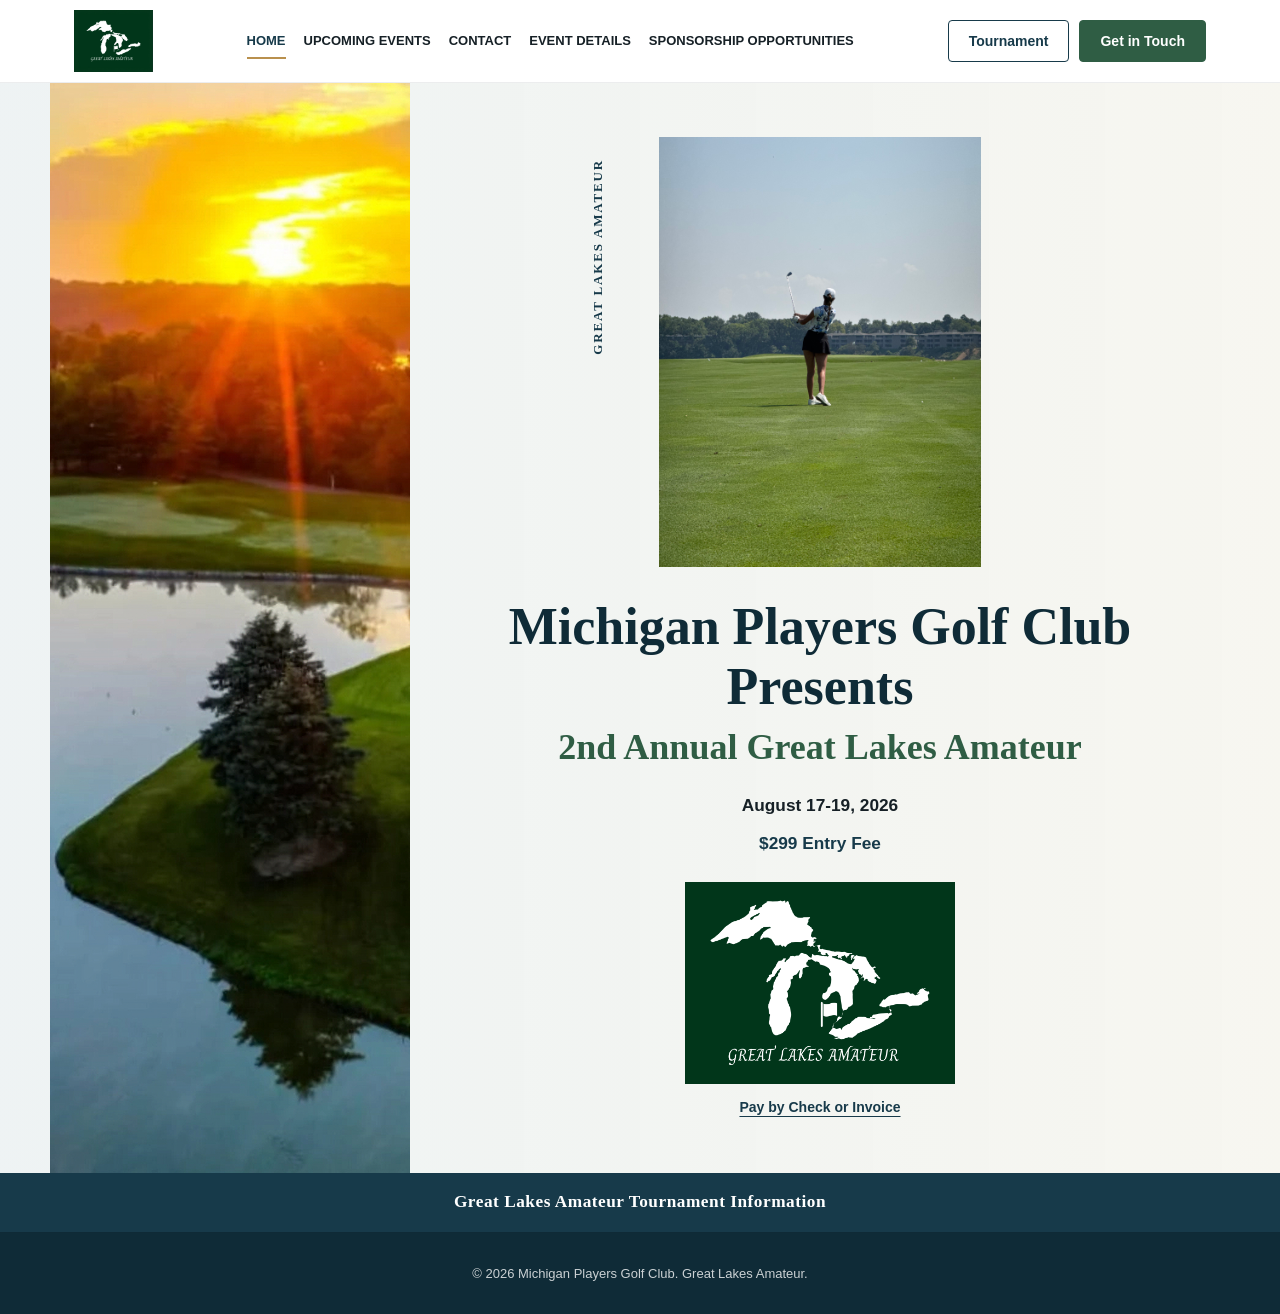
==== index.html @ 14167812 "Build FlexNet static site" ====
<!DOCTYPE html>
<html lang="en">
  <head>
    <meta charset="UTF-8">
    <meta name="viewport" content="width=device-width, initial-scale=1.0">
    <title>Michigan Players Golf Club | Great Lakes Amateur</title>
    <meta
      name="description"
      content="Michigan Players Golf Club presents the 2nd Annual Great Lakes Amateur golf tournament, August 17-19, 2026."
    >
    <link rel="stylesheet" href="css/styles.css">
  </head>
  <body class="c-app">
    <header id="site-header" class="c-site-header"></header>

    <main id="app" class="c-app__main" tabindex="-1">
      <div id="content-placeholder" class="c-app__content" aria-live="polite"></div>
    </main>

    <footer id="site-footer" class="c-site-footer"></footer>

    <script src="src/core/site-config.js"></script>
    <script type="module" src="src/core/loader.js"></script>
  </body>
</html>
---- css/styles.css ----
/* Michigan Players Golf Club - FlexNet BEM CSS */

:root {
  --color-ink: #162026;
  --color-muted: #5f6d72;
  --color-soft: #eef3f4;
  --color-surface: #ffffff;
  --color-panel: #f8f6ef;
  --color-border: #dbe5e2;
  --color-lake: #173a4a;
  --color-lake-strong: #0f2b37;
  --color-fairway: #2f5d44;
  --color-fairway-strong: #1f4934;
  --color-gold: #b9904d;
  --color-gold-soft: #eadcc2;
  --shadow-soft: 0 18px 45px rgba(15, 43, 55, 0.12);
  --font-heading: Georgia, 'Times New Roman', serif;
  --font-body: Avenir, 'Segoe UI', Helvetica, Arial, sans-serif;
  --max-width: 1180px;
  --content-width: 920px;
  --header-index: 100;
}

*,
*::before,
*::after {
  box-sizing: border-box;
}

html {
  scroll-behavior: smooth;
  text-size-adjust: 100%;
}

body {
  margin: 0;
  min-height: 100vh;
  color: var(--color-ink);
  background: var(--color-surface);
  font-family: var(--font-body);
  font-size: 16px;
  font-weight: 350;
  line-height: 1.65;
}

img {
  display: block;
  max-width: 100%;
  height: auto;
}

a {
  color: inherit;
  text-decoration: none;
}

button,
input,
textarea {
  font: inherit;
}

a:focus-visible,
button:focus-visible,
input:focus-visible,
textarea:focus-visible {
  outline: 3px solid rgba(185, 144, 77, 0.45);
  outline-offset: 3px;
}

[hidden] {
  display: none !important;
}

.c-app {
  display: flex;
  min-height: 100vh;
  flex-direction: column;
}

.c-app__main {
  flex: 1;
  outline: none;
}

.c-app__content {
  min-height: 58vh;
}

.c-site-header {
  position: sticky;
  top: 0;
  z-index: var(--header-index);
  background: rgba(255, 255, 255, 0.96);
  border-bottom: 1px solid rgba(22, 32, 38, 0.08);
  backdrop-filter: blur(14px);
}

.c-site-header__inner {
  display: flex;
  width: min(100%, var(--max-width));
  min-height: 82px;
  margin: 0 auto;
  padding: 10px 24px;
  align-items: center;
  justify-content: space-between;
  gap: 22px;
}

.c-site-header__brand {
  display: inline-flex;
  flex: 0 0 auto;
  align-items: center;
}

.c-site-header__logo {
  width: auto;
  height: 62px;
}

.c-site-header__nav {
  display: flex;
  min-width: 0;
  align-items: center;
  justify-content: center;
  gap: 18px;
}

.c-site-header__link {
  position: relative;
  color: var(--color-ink);
  font-size: 13px;
  font-weight: 650;
  line-height: 1.25;
  text-transform: uppercase;
  transition: color 160ms ease;
}

.c-site-header__link::after {
  position: absolute;
  right: 0;
  bottom: -10px;
  left: 0;
  height: 2px;
  background: var(--color-gold);
  content: '';
  opacity: 0;
  transform: scaleX(0.5);
  transition: opacity 160ms ease, transform 160ms ease;
}

.c-site-header__link:hover,
.c-site-header__link--active {
  color: var(--color-lake);
}

.c-site-header__link:hover::after,
.c-site-header__link--active::after {
  opacity: 1;
  transform: scaleX(1);
}

.c-site-header__actions {
  display: flex;
  flex: 0 0 auto;
  align-items: center;
  gap: 10px;
}

.c-site-header__toggle {
  display: none;
  width: 44px;
  height: 44px;
  padding: 10px;
  flex: 0 0 auto;
  flex-direction: column;
  justify-content: center;
  gap: 5px;
  border: 1px solid var(--color-border);
  border-radius: 4px;
  background: var(--color-surface);
  cursor: pointer;
}

.c-site-header__toggle-line {
  display: block;
  width: 22px;
  height: 2px;
  background: var(--color-lake);
  transition: transform 180ms ease, opacity 180ms ease;
}

.c-site-header__toggle--open .c-site-header__toggle-line:nth-child(1) {
  transform: translateY(7px) rotate(45deg);
}

.c-site-header__toggle--open .c-site-header__toggle-line:nth-child(2) {
  opacity: 0;
}

.c-site-header__toggle--open .c-site-header__toggle-line:nth-child(3) {
  transform: translateY(-7px) rotate(-45deg);
}

.c-mobile-nav {
  display: flex;
  flex-direction: column;
  gap: 2px;
  padding: 10px 24px 22px;
  border-top: 1px solid var(--color-border);
  background: var(--color-surface);
}

.c-mobile-nav__link {
  display: block;
  padding: 11px 0;
  border-bottom: 1px solid rgba(219, 229, 226, 0.8);
  color: var(--color-ink);
  font-size: 15px;
  font-weight: 650;
}

.c-mobile-nav__link:hover,
.c-mobile-nav__link--active {
  color: var(--color-fairway);
}

.c-button {
  display: inline-flex;
  min-height: 42px;
  padding: 10px 20px;
  align-items: center;
  justify-content: center;
  border: 1px solid var(--color-fairway);
  border-radius: 4px;
  color: var(--color-fairway);
  background: transparent;
  font-size: 14px;
  font-weight: 700;
  line-height: 1.2;
  cursor: pointer;
  transition: background-color 160ms ease, color 160ms ease, border-color 160ms ease, transform 160ms ease;
}

.c-button:hover {
  color: var(--color-surface);
  background: var(--color-fairway);
  transform: translateY(-1px);
}

.c-button--primary {
  color: var(--color-surface);
  background: var(--color-fairway);
}

.c-button--primary:hover {
  border-color: var(--color-fairway-strong);
  background: var(--color-fairway-strong);
}

.c-button--secondary {
  color: var(--color-lake);
  border-color: var(--color-lake);
  background: var(--color-surface);
}

.c-home-hero {
  background:
    linear-gradient(90deg, rgba(238, 243, 244, 0.92), rgba(248, 246, 239, 0.88)),
    var(--color-soft);
}

.c-home-hero__grid {
  display: grid;
  width: min(100%, var(--max-width));
  min-height: 660px;
  margin: 0 auto;
  grid-template-columns: minmax(260px, 360px) minmax(0, 1fr);
}

.c-home-hero__sidebar {
  overflow: hidden;
}

.c-home-hero__sidebar-image {
  width: 100%;
  height: 100%;
  object-fit: cover;
}

.c-home-hero__content {
  position: relative;
  display: flex;
  padding: 54px 48px;
  flex-direction: column;
  align-items: center;
  justify-content: center;
  text-align: center;
}

.c-home-hero__media {
  position: relative;
  width: min(100%, 430px);
  margin-bottom: 30px;
}

.c-home-hero__image {
  width: 100%;
  max-height: 430px;
  object-fit: contain;
}

.c-home-hero__badge {
  position: absolute;
  top: 22px;
  left: -18px;
  color: var(--color-lake);
  font-family: var(--font-heading);
  font-size: 13px;
  font-weight: 700;
  letter-spacing: 0.14em;
  text-transform: uppercase;
  writing-mode: vertical-rl;
  transform: rotate(180deg);
}

.c-home-hero__title {
  max-width: 760px;
  margin: 0 0 8px;
  color: var(--color-lake-strong);
  font-family: var(--font-heading);
  font-size: 3.25rem;
  font-weight: 650;
  line-height: 1.16;
}

.c-home-hero__subtitle {
  margin: 0 0 22px;
  color: var(--color-fairway);
  font-family: var(--font-heading);
  font-size: 2.25rem;
  font-weight: 650;
  line-height: 1.2;
}

.c-home-hero__date,
.c-home-hero__fee {
  margin: 0 0 10px;
  color: var(--color-ink);
  font-size: 1.08rem;
  font-weight: 550;
}

.c-home-hero__fee {
  margin-bottom: 24px;
  color: var(--color-lake);
}

.c-pay-link {
  display: inline-block;
  transition: opacity 160ms ease, transform 160ms ease;
}

.c-pay-link:hover {
  opacity: 0.94;
  transform: translateY(-1px);
}

.c-pay-link__image {
  width: 270px;
  margin: 0 auto;
}

.c-pay-link--compact .c-pay-link__image {
  width: 215px;
}

.c-payment-options {
  display: flex;
  align-items: center;
  justify-content: center;
  gap: 12px;
}

.c-payment-options--hero,
.c-payment-options--entry {
  flex-direction: column;
}

.c-payment-options__alternate {
  color: var(--color-lake);
  font-size: 14px;
  font-weight: 650;
  text-decoration: underline;
  text-underline-offset: 4px;
}

.c-payment-options__alternate:hover {
  color: var(--color-fairway-strong);
}

.c-event-strip {
  padding: 15px 20px;
  background: var(--color-lake);
  text-align: center;
}

.c-event-strip__link {
  color: var(--color-surface);
  font-family: var(--font-heading);
  font-size: 1.08rem;
  font-weight: 650;
  letter-spacing: 0.03em;
}

.c-event-strip__link:hover {
  color: var(--color-gold-soft);
}

.c-page-header {
  padding: 64px 24px;
  color: var(--color-surface);
  background:
    linear-gradient(135deg, rgba(15, 43, 55, 0.96), rgba(47, 93, 68, 0.9)),
    var(--color-lake);
  text-align: center;
}

.c-page-header__title {
  max-width: var(--max-width);
  margin: 0 auto;
  font-family: var(--font-heading);
  font-size: 3rem;
  font-weight: 650;
  line-height: 1.14;
}

.c-page-header__subtitle {
  max-width: 720px;
  margin: 12px auto 0;
  color: rgba(255, 255, 255, 0.86);
  font-size: 1rem;
}

.c-content {
  width: min(100%, var(--content-width));
  margin: 0 auto;
  padding: 56px 24px 72px;
}

.c-content h2 {
  margin: 38px 0 14px;
  padding-top: 18px;
  border-top: 1px solid var(--color-border);
  color: var(--color-lake);
  font-family: var(--font-heading);
  font-size: 1.9rem;
  font-weight: 650;
  line-height: 1.22;
}

.c-content h2:first-child,
.c-event-meta + h2 {
  margin-top: 0;
  padding-top: 0;
  border-top: 0;
}

.c-content h3 {
  margin: 28px 0 10px;
  color: var(--color-fairway-strong);
  font-family: var(--font-heading);
  font-size: 1.22rem;
  font-weight: 650;
  line-height: 1.25;
}

.c-content p {
  margin: 0 0 16px;
}

.c-content ul {
  margin: 0 0 18px;
  padding-left: 22px;
}

.c-content li {
  margin-bottom: 8px;
}

.c-content a {
  color: var(--color-lake);
  font-weight: 650;
  text-decoration: underline;
  text-underline-offset: 3px;
}

.c-content a:hover {
  color: var(--color-fairway-strong);
}

.c-event-meta {
  margin-bottom: 42px;
  padding: 30px 28px;
  border: 1px solid var(--color-border);
  border-top: 4px solid var(--color-gold);
  background: var(--color-panel);
  box-shadow: var(--shadow-soft);
  text-align: center;
}

.c-event-meta__date {
  margin: 0 0 8px;
  color: var(--color-lake);
  font-family: var(--font-heading);
  font-size: 1.75rem;
  font-weight: 650;
  line-height: 1.2;
}

.c-event-meta__fee {
  max-width: 650px;
  margin: 0 auto 22px;
  color: var(--color-muted);
  font-size: 1rem;
}

.c-results-cta {
  margin: 48px 0 0;
  padding: 46px 22px;
  background:
    linear-gradient(rgba(15, 43, 55, 0.18), rgba(15, 43, 55, 0.18)),
    url('../assets/images/hero.jpeg') center 58% / cover;
}

.c-results-cta__panel {
  width: min(100%, 620px);
  margin: 0 auto;
  padding: 28px 36px 24px;
  background: rgba(255, 255, 255, 0.96);
  box-shadow: var(--shadow-soft);
}

.c-results-cta__title {
  max-width: 420px;
  margin: 0 0 14px;
  color: var(--color-lake-strong);
  font-family: var(--font-heading);
  font-size: 2.5rem;
  font-weight: 500;
  line-height: 1.05;
}

.c-results-cta__link {
  display: inline-flex;
  min-width: 190px;
  min-height: 46px;
  padding: 0 24px;
  align-items: center;
  justify-content: center;
  gap: 14px;
  border-radius: 999px;
  color: var(--color-surface);
  background: var(--color-fairway);
  text-decoration: none;
  text-transform: uppercase;
  transition: background-color 160ms ease, transform 160ms ease;
}

.c-results-cta__link:hover {
  color: var(--color-surface);
  background: var(--color-fairway-strong);
  transform: translateY(-1px);
}

.c-results-cta__link-text {
  font-size: 14px;
  font-weight: 650;
  letter-spacing: 0.26em;
}

.c-results-cta__link-line {
  width: 34px;
  height: 1px;
  background: currentColor;
  opacity: 0.72;
}

.c-results-cta__link-arrow {
  font-size: 20px;
  line-height: 1;
}

.c-contact {
  width: min(100%, 760px);
  margin: 0 auto;
  padding: 56px 24px 72px;
  text-align: center;
}

.c-contact__intro {
  margin: 0 0 36px;
  color: var(--color-muted);
  font-size: 1.04rem;
}

.c-contact__info {
  margin-top: 46px;
  padding: 28px;
  border: 1px solid var(--color-border);
  background: var(--color-panel);
}

.c-contact__heading {
  margin: 0 0 16px;
  color: var(--color-lake);
  font-family: var(--font-heading);
  font-size: 1.35rem;
  font-weight: 650;
}

.c-contact__info p {
  margin: 0 0 8px;
}

.c-contact__info a {
  color: var(--color-lake);
  font-weight: 650;
  text-decoration: underline;
  text-underline-offset: 3px;
}

.c-contact-form {
  padding: 28px;
  border: 1px solid var(--color-border);
  background: var(--color-surface);
  box-shadow: var(--shadow-soft);
  text-align: left;
}

.c-contact-form__group {
  margin-bottom: 20px;
}

.c-contact-form__label {
  display: block;
  margin-bottom: 6px;
  color: var(--color-lake);
  font-size: 14px;
  font-weight: 700;
}

.c-contact-form__control {
  width: 100%;
  padding: 12px 14px;
  border: 1px solid var(--color-border);
  border-radius: 4px;
  color: var(--color-ink);
  background: var(--color-surface);
  font-size: 16px;
  transition: border-color 160ms ease, box-shadow 160ms ease;
}

.c-contact-form__control:focus {
  outline: none;
  border-color: var(--color-fairway);
  box-shadow: 0 0 0 3px rgba(47, 93, 68, 0.12);
}

.c-contact-form__control--textarea {
  min-height: 132px;
  resize: vertical;
}

.c-contact-form__actions {
  margin-top: 24px;
  text-align: center;
}

.c-placeholder {
  width: min(100%, 720px);
  margin: 0 auto;
  padding: 82px 24px;
  text-align: center;
}

.c-placeholder__title {
  margin: 0 0 12px;
  color: var(--color-lake);
  font-family: var(--font-heading);
  font-size: 2.3rem;
  font-weight: 650;
  line-height: 1.18;
}

.c-placeholder__text {
  margin: 0;
  color: var(--color-muted);
  font-size: 1.04rem;
}

.c-placeholder__action {
  margin: 26px 0 0;
}

.c-activities {
  display: grid;
  width: min(100%, var(--max-width));
  margin: 0 auto;
  padding: 64px 24px 78px;
  gap: 34px;
}

.c-activity {
  display: grid;
  grid-template-columns: minmax(280px, 0.92fr) minmax(0, 1.08fr);
  overflow: hidden;
  border: 1px solid var(--color-border);
  background: var(--color-surface);
  box-shadow: var(--shadow-soft);
}

.c-activity--camp {
  grid-template-columns: minmax(0, 1.18fr) minmax(280px, 0.82fr);
}

.c-activity__media {
  min-height: 360px;
  background: var(--color-soft);
}

.c-activity__media--tall {
  min-height: 620px;
}

.c-activity__image {
  width: 100%;
  height: 100%;
  object-fit: cover;
}

.c-activity__picture {
  display: block;
  width: 100%;
  height: 100%;
}

.c-activity__body {
  display: flex;
  padding: 46px;
  flex-direction: column;
  justify-content: center;
}

.c-activity__eyebrow {
  margin: 0 0 10px;
  color: var(--color-gold);
  font-size: 12px;
  font-weight: 800;
  letter-spacing: 0.16em;
  text-transform: uppercase;
}

.c-activity__title {
  margin: 0 0 10px;
  color: var(--color-lake);
  font-family: var(--font-heading);
  font-size: 2.25rem;
  font-weight: 650;
  line-height: 1.12;
}

.c-activity__date {
  margin: 0 0 20px;
  color: var(--color-fairway);
  font-size: 1.08rem;
  font-weight: 700;
}

.c-activity__text {
  margin: 0 0 16px;
  color: var(--color-muted);
}

.c-activity__actions {
  display: flex;
  margin-top: 10px;
  flex-wrap: wrap;
  gap: 12px;
}

.c-activity-highlights {
  margin: 10px 0 20px;
  padding: 22px 24px;
  border-left: 4px solid var(--color-gold);
  background: var(--color-panel);
}

.c-activity-highlights__title {
  margin: 0 0 12px;
  color: var(--color-lake);
  font-family: var(--font-heading);
  font-size: 1.3rem;
  font-weight: 700;
}

.c-activity-highlights__list {
  margin: 0;
  padding-left: 20px;
  color: var(--color-muted);
}

.c-activity-highlights__list li {
  margin-bottom: 8px;
}

.c-sponsorship {
  background: var(--color-surface);
}

.c-sponsorship__tier-band {
  display: grid;
  padding: 72px 24px;
  grid-template-columns: repeat(4, minmax(0, 280px));
  justify-content: center;
  gap: 22px;
  background:
    linear-gradient(135deg, rgba(23, 58, 74, 0.95), rgba(47, 93, 68, 0.88)),
    var(--color-lake);
}

.c-sponsorship__tier {
  display: flex;
  min-height: 190px;
  padding: 24px 18px;
  flex-direction: column;
  align-items: center;
  justify-content: center;
  border: 1px solid rgba(255, 255, 255, 0.38);
  border-top: 4px solid var(--color-gold);
  background: rgba(255, 255, 255, 0.96);
  box-shadow: 0 18px 38px rgba(15, 43, 55, 0.18);
  text-align: center;
}

.c-sponsorship__tier-title {
  margin: 0;
  color: var(--color-lake-strong);
  font-family: var(--font-heading);
  font-size: 1.55rem;
  font-weight: 700;
  line-height: 1.16;
}

.c-sponsorship__tier-price {
  margin: 12px 0 14px;
  color: var(--color-fairway);
  font-family: var(--font-heading);
  font-size: 1.75rem;
  font-weight: 700;
  line-height: 1.15;
}

.c-sponsorship__pay-link {
  display: inline-flex;
  min-height: 36px;
  padding: 8px 16px;
  align-items: center;
  justify-content: center;
  border: 1px solid var(--color-fairway);
  border-radius: 4px;
  color: var(--color-surface);
  background: var(--color-fairway);
  font-size: 12px;
  font-weight: 750;
  line-height: 1.2;
  text-transform: uppercase;
  transition: background-color 160ms ease, border-color 160ms ease, transform 160ms ease;
}

.c-sponsorship__pay-link:hover {
  border-color: var(--color-fairway-strong);
  background: var(--color-fairway-strong);
  transform: translateY(-1px);
}

.c-sponsorship__details {
  width: min(100%, var(--max-width));
  margin: 0 auto;
  padding: 72px 24px 80px;
}

.c-sponsorship__heading {
  margin: 0 0 42px;
  color: var(--color-lake);
  font-family: var(--font-heading);
  font-size: 2.65rem;
  font-weight: 500;
  line-height: 1.16;
  text-align: center;
}

.c-sponsorship__benefits {
  display: grid;
  grid-template-columns: repeat(4, minmax(0, 1fr));
  gap: 22px;
}

.c-sponsorship__benefit {
  min-height: 320px;
  padding: 42px 24px 30px;
  border: 1px solid var(--color-border);
  border-top: 4px solid var(--color-gold);
  background: var(--color-surface);
  box-shadow: var(--shadow-soft);
  text-align: center;
}

.c-sponsorship__benefit-title {
  margin: 0 0 18px;
  color: var(--color-lake);
  font-family: var(--font-heading);
  font-size: 1.35rem;
  font-weight: 700;
  line-height: 1.24;
}

.c-sponsorship__benefit p {
  max-width: 280px;
  margin: 0 auto 8px;
  color: var(--color-muted);
  font-size: 14px;
  line-height: 1.65;
}

.c-sponsorship__action {
  margin: 40px 0 0;
  text-align: center;
}

.c-site-footer {
  padding: 30px 24px;
  border-top: 1px solid rgba(22, 32, 38, 0.08);
  background: var(--color-lake-strong);
  text-align: center;
}

.c-site-footer__inner {
  width: min(100%, var(--max-width));
  margin: 0 auto;
}

.c-site-footer__text {
  margin: 0;
  color: rgba(255, 255, 255, 0.78);
  font-size: 13px;
}

.u-legacy-page {
  display: grid;
  min-height: 100vh;
  place-items: center;
  padding: 24px;
  color: var(--color-ink);
  background: var(--color-soft);
  text-align: center;
}

.u-legacy-page__link {
  color: var(--color-lake);
  font-weight: 700;
  text-decoration: underline;
  text-underline-offset: 3px;
}

@media (max-width: 1100px) {
  .c-site-header__inner {
    min-height: 76px;
  }

  .c-site-header__nav,
  .c-site-header__actions {
    display: none;
  }

  .c-site-header__toggle {
    display: flex;
  }

  .c-site-header__logo {
    height: 54px;
  }

  .c-home-hero__grid {
    grid-template-columns: 1fr;
  }

  .c-home-hero__sidebar {
    display: none;
  }

  .c-home-hero__content {
    min-height: 620px;
    padding: 46px 28px;
  }

  .c-sponsorship__tier-band,
  .c-sponsorship__benefits {
    grid-template-columns: repeat(2, minmax(0, 1fr));
  }

  .c-activity,
  .c-activity--camp {
    grid-template-columns: 1fr;
  }

  .c-activity--camp .c-activity__media {
    order: -1;
  }

  .c-activity__media,
  .c-activity__media--tall {
    min-height: 360px;
  }
}

@media (max-width: 760px) {
  body {
    font-size: 15px;
  }

  .c-site-header__inner {
    padding: 10px 18px;
  }

  .c-mobile-nav {
    padding-right: 18px;
    padding-left: 18px;
  }

  .c-home-hero__content {
    min-height: auto;
    padding: 34px 20px 42px;
  }

  .c-home-hero__media {
    width: min(100%, 340px);
    margin-bottom: 24px;
  }

  .c-home-hero__title {
    font-size: 2.15rem;
  }

  .c-home-hero__subtitle {
    font-size: 1.55rem;
  }

  .c-home-hero__badge {
    position: static;
    display: block;
    margin-bottom: 12px;
    letter-spacing: 0.08em;
    writing-mode: initial;
    transform: none;
  }

  .c-pay-link__image {
    width: 238px;
  }

  .c-pay-link--compact .c-pay-link__image {
    width: 210px;
  }

  .c-page-header {
    padding: 46px 18px;
  }

  .c-page-header__title {
    font-size: 2.05rem;
  }

  .c-content h2 {
    font-size: 1.52rem;
  }

  .c-event-meta__date {
    font-size: 1.35rem;
  }

  .c-placeholder__title {
    font-size: 1.75rem;
  }

  .c-content,
  .c-contact,
  .c-placeholder,
  .c-activities,
  .c-sponsorship__details {
    padding-right: 18px;
    padding-left: 18px;
  }

  .c-activities {
    padding-top: 42px;
    padding-bottom: 58px;
    gap: 22px;
  }

  .c-activity__media,
  .c-activity__media--tall {
    min-height: 260px;
  }

  .c-activity__body {
    padding: 30px 22px;
  }

  .c-activity__title {
    font-size: 1.85rem;
  }

  .c-activity__actions {
    flex-direction: column;
  }

  .c-activity__actions .c-button {
    width: 100%;
  }

  .c-event-meta,
  .c-contact-form,
  .c-contact__info {
    padding: 22px 18px;
  }

  .c-results-cta {
    padding: 26px 14px;
  }

  .c-results-cta__panel {
    padding: 22px 20px 24px;
  }

  .c-results-cta__title {
    font-size: 2rem;
    margin-bottom: 18px;
  }

  .c-results-cta__link {
    width: 100%;
    min-width: 0;
  }

  .c-sponsorship__tier-band {
    padding: 40px 18px;
    grid-template-columns: 1fr;
    gap: 18px;
  }

  .c-sponsorship__benefits {
    grid-template-columns: 1fr;
    gap: 18px;
  }

  .c-sponsorship__heading {
    font-size: 2rem;
  }

  .c-sponsorship__tier-title {
    font-size: 1.35rem;
  }

  .c-sponsorship__tier-price {
    font-size: 1.45rem;
  }

  .c-sponsorship__tier,
  .c-sponsorship__benefit {
    min-height: auto;
  }
}

@media (prefers-reduced-motion: reduce) {
  *,
  *::before,
  *::after {
    scroll-behavior: auto !important;
    transition-duration: 0.01ms !important;
    animation-duration: 0.01ms !important;
    animation-iteration-count: 1 !important;
  }
}
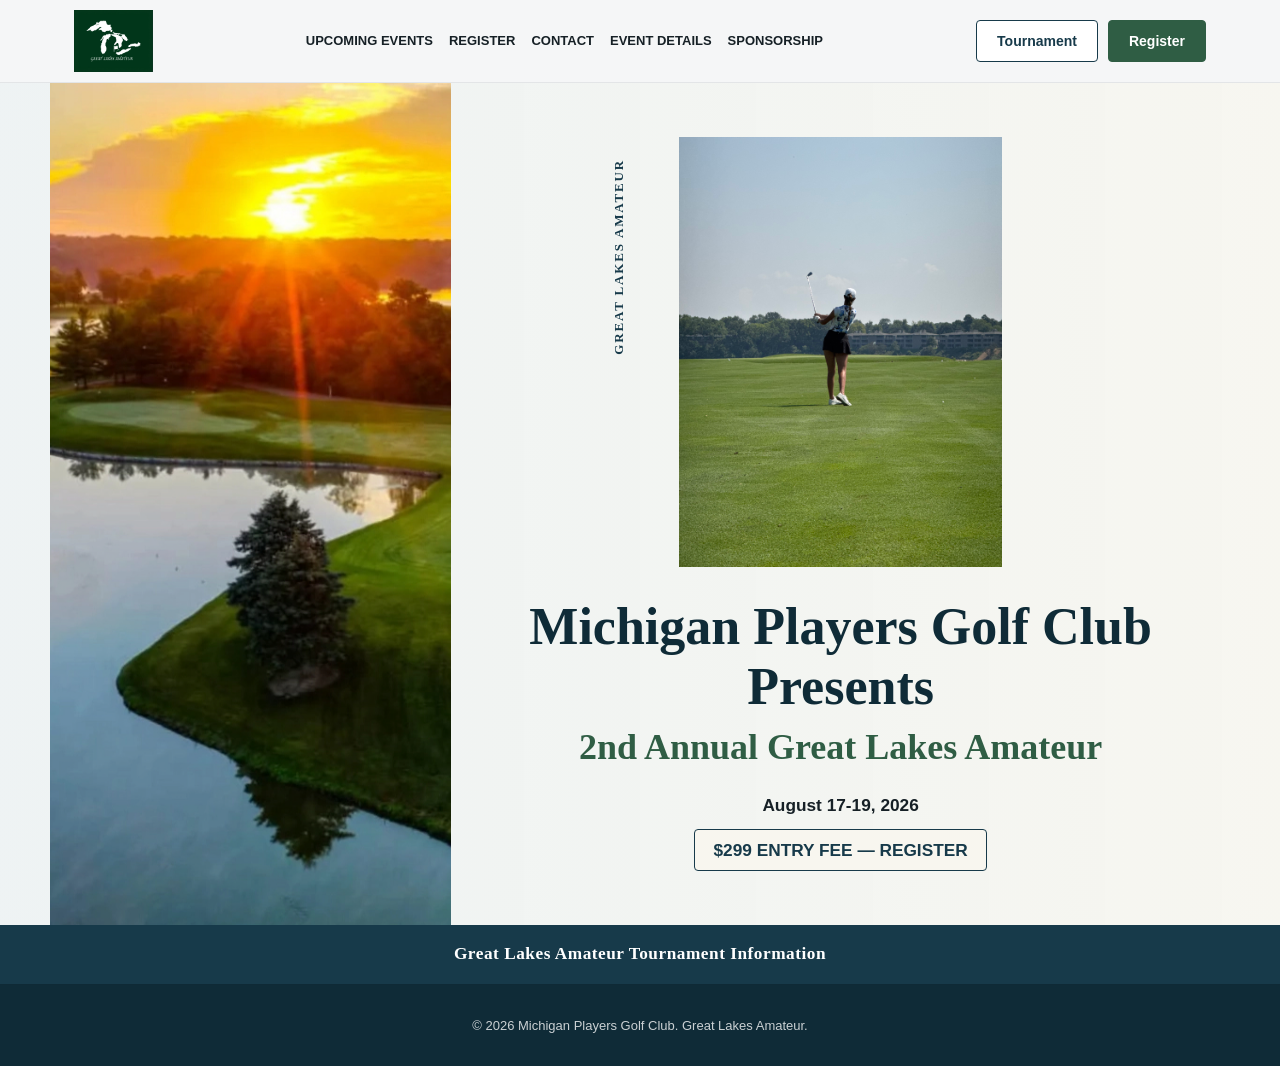
==== commit 4b4fb2e9: "Added Testimonials, Cleaned up Event Detail Aesthetics, Added Register through Venmo and Invoice rou" ====
--- a/index.html
+++ b/index.html
@@ -8,6 +8,15 @@
       name="description"
       content="Michigan Players Golf Club presents the 2nd Annual Great Lakes Amateur golf tournament, August 17-19, 2026."
     >
+    <meta http-equiv="Cache-Control" content="no-store">
+    <meta http-equiv="Pragma" content="no-cache">
+    <meta http-equiv="Expires" content="0">
+    <link rel="preconnect" href="https://unpkg.com" crossorigin>
+    <link rel="preconnect" href="https://cdn.jsdelivr.net" crossorigin>
+    <link rel="preconnect" href="https://tile.openstreetmap.org" crossorigin>
+    <link rel="dns-prefetch" href="https://www.google.com">
+    <link rel="icon" href="assets/images/logo.jpg" type="image/jpeg">
+    <link rel="apple-touch-icon" href="assets/images/logo.jpg">
     <link rel="stylesheet" href="css/styles.css">
   </head>
   <body class="c-app">
--- a/css/styles.css
+++ b/css/styles.css
@@ -30,17 +30,19 @@
 html {
   scroll-behavior: smooth;
   text-size-adjust: 100%;
+  -webkit-text-size-adjust: 100%;
 }
 
 body {
   margin: 0;
   min-height: 100vh;
   color: var(--color-ink);
-  background: var(--color-surface);
+  background: var(--color-lake-strong);
   font-family: var(--font-body);
   font-size: 16px;
-  font-weight: 350;
+  font-weight: 400;
   line-height: 1.65;
+  overflow-x: hidden;
 }
 
 img {
@@ -52,6 +54,28 @@
 a {
   color: inherit;
   text-decoration: none;
+}
+
+a,
+button {
+  -webkit-tap-highlight-color: transparent;
+}
+
+body,
+button,
+input,
+textarea {
+  text-rendering: optimizeLegibility;
+}
+
+h1,
+h2,
+h3,
+p,
+li,
+a,
+button {
+  overflow-wrap: break-word;
 }
 
 button,
@@ -79,12 +103,14 @@
 }
 
 .c-app__main {
-  flex: 1;
+  flex: 0 0 auto;
+  background: var(--color-surface);
   outline: none;
 }
 
 .c-app__content {
-  min-height: 58vh;
+  min-height: 0;
+  width: 100%;
 }
 
 .c-site-header {
@@ -111,6 +137,7 @@
   display: inline-flex;
   flex: 0 0 auto;
   align-items: center;
+  min-width: 0;
 }
 
 .c-site-header__logo {
@@ -120,10 +147,11 @@
 
 .c-site-header__nav {
   display: flex;
+  flex: 1 1 auto;
   min-width: 0;
   align-items: center;
   justify-content: center;
-  gap: 18px;
+  gap: 16px;
 }
 
 .c-site-header__link {
@@ -133,6 +161,7 @@
   font-weight: 650;
   line-height: 1.25;
   text-transform: uppercase;
+  white-space: nowrap;
   transition: color 160ms ease;
 }
 
@@ -165,6 +194,10 @@
   flex: 0 0 auto;
   align-items: center;
   gap: 10px;
+}
+
+.c-site-header__actions .c-button {
+  white-space: nowrap;
 }
 
 .c-site-header__toggle {
@@ -238,6 +271,7 @@
   font-size: 14px;
   font-weight: 700;
   line-height: 1.2;
+  text-align: center;
   cursor: pointer;
   transition: background-color 160ms ease, color 160ms ease, border-color 160ms ease, transform 160ms ease;
 }
@@ -275,7 +309,8 @@
   width: min(100%, var(--max-width));
   min-height: 660px;
   margin: 0 auto;
-  grid-template-columns: minmax(260px, 360px) minmax(0, 1fr);
+  grid-template-columns: minmax(240px, 34%) minmax(0, 1fr);
+  align-items: stretch;
 }
 
 .c-home-hero__sidebar {
@@ -291,6 +326,7 @@
 .c-home-hero__content {
   position: relative;
   display: flex;
+  min-width: 0;
   padding: 54px 48px;
   flex-direction: column;
   align-items: center;
@@ -300,13 +336,16 @@
 
 .c-home-hero__media {
   position: relative;
+  display: grid;
   width: min(100%, 430px);
   margin-bottom: 30px;
+  place-items: center;
 }
 
 .c-home-hero__image {
   width: 100%;
   max-height: 430px;
+  aspect-ratio: 1 / 1;
   object-fit: contain;
 }
 
@@ -352,51 +391,23 @@
 }
 
 .c-home-hero__fee {
-  margin-bottom: 24px;
-  color: var(--color-lake);
-}
-
-.c-pay-link {
-  display: inline-block;
-  transition: opacity 160ms ease, transform 160ms ease;
-}
-
-.c-pay-link:hover {
-  opacity: 0.94;
-  transform: translateY(-1px);
-}
-
-.c-pay-link__image {
-  width: 270px;
-  margin: 0 auto;
-}
-
-.c-pay-link--compact .c-pay-link__image {
-  width: 215px;
-}
-
-.c-payment-options {
-  display: flex;
+  margin-bottom: 0;
+  color: var(--color-lake);
+}
+
+.c-home-hero__fee-badge {
+  display: inline-flex;
+  min-height: 42px;
+  padding: 9px 18px;
   align-items: center;
   justify-content: center;
-  gap: 12px;
-}
-
-.c-payment-options--hero,
-.c-payment-options--entry {
-  flex-direction: column;
-}
-
-.c-payment-options__alternate {
-  color: var(--color-lake);
-  font-size: 14px;
-  font-weight: 650;
-  text-decoration: underline;
-  text-underline-offset: 4px;
-}
-
-.c-payment-options__alternate:hover {
-  color: var(--color-fairway-strong);
+  border: 1px solid var(--color-lake);
+  border-radius: 4px;
+  color: var(--color-lake);
+  background: var(--color-panel);
+  font-weight: 750;
+  line-height: 1.2;
+  text-transform: uppercase;
 }
 
 .c-event-strip {
@@ -433,6 +444,7 @@
   font-size: 3rem;
   font-weight: 650;
   line-height: 1.14;
+  text-wrap: balance;
 }
 
 .c-page-header__subtitle {
@@ -448,7 +460,7 @@
   padding: 56px 24px 72px;
 }
 
-.c-content h2 {
+.c-content > h2 {
   margin: 38px 0 14px;
   padding-top: 18px;
   border-top: 1px solid var(--color-border);
@@ -459,14 +471,14 @@
   line-height: 1.22;
 }
 
-.c-content h2:first-child,
+.c-content > h2:first-child,
 .c-event-meta + h2 {
   margin-top: 0;
   padding-top: 0;
   border-top: 0;
 }
 
-.c-content h3 {
+.c-content > h3 {
   margin: 28px 0 10px;
   color: var(--color-fairway-strong);
   font-family: var(--font-heading);
@@ -507,6 +519,7 @@
   background: var(--color-panel);
   box-shadow: var(--shadow-soft);
   text-align: center;
+  overflow: hidden;
 }
 
 .c-event-meta__date {
@@ -519,10 +532,473 @@
 }
 
 .c-event-meta__fee {
+  display: flex;
   max-width: 650px;
   margin: 0 auto 22px;
+  flex-direction: column;
+  align-items: center;
+  gap: 10px;
   color: var(--color-muted);
   font-size: 1rem;
+  text-align: center;
+}
+
+.c-event-meta__fee-badge {
+  display: inline-flex;
+  min-height: 38px;
+  padding: 8px 14px;
+  align-items: center;
+  justify-content: center;
+  border: 1px solid var(--color-lake);
+  border-radius: 4px;
+  color: var(--color-lake);
+  background: var(--color-surface);
+  font-weight: 750;
+  line-height: 1.2;
+  text-transform: uppercase;
+}
+
+.c-event-meta__fee-detail {
+  max-width: 560px;
+}
+
+.c-event-details {
+  width: min(100%, var(--max-width));
+  margin: 0 auto;
+  padding: 48px 24px 72px;
+}
+
+.c-event-details .c-event-meta {
+  margin-top: 0;
+}
+
+.c-event-details__body {
+  width: min(100%, var(--content-width));
+  margin: 0 auto;
+}
+
+.c-event-details__facts {
+  display: grid;
+  grid-template-columns: repeat(3, minmax(0, 1fr));
+  gap: 16px;
+  margin: 0 auto 48px;
+  width: min(100%, var(--content-width));
+}
+
+.c-event-details__fact {
+  min-width: 0;
+  padding: 22px 20px;
+  border: 1px solid var(--color-border);
+  border-top: 3px solid var(--color-fairway);
+  background: var(--color-surface);
+  box-shadow: var(--shadow-soft);
+  text-align: center;
+}
+
+.c-event-details__fact-label {
+  margin: 0 0 6px;
+  color: var(--color-gold);
+  font-size: 11px;
+  font-weight: 800;
+  letter-spacing: 0.14em;
+  text-transform: uppercase;
+}
+
+.c-event-details__fact-value {
+  margin: 0;
+  color: var(--color-lake);
+  font-family: var(--font-heading);
+  font-size: clamp(1rem, 2.2vw, 1.2rem);
+  font-weight: 650;
+  line-height: 1.3;
+}
+
+.c-event-details__section {
+  margin-bottom: 48px;
+}
+
+.c-event-details__section-header {
+  margin-bottom: 20px;
+}
+
+.c-event-details__eyebrow {
+  margin: 0 0 8px;
+  color: var(--color-gold);
+  font-size: 12px;
+  font-weight: 800;
+  letter-spacing: 0.14em;
+  text-transform: uppercase;
+}
+
+.c-event-details__eyebrow--light {
+  color: var(--color-gold-soft);
+}
+
+.c-event-details__heading {
+  margin: 0;
+  color: var(--color-lake);
+  font-family: var(--font-heading);
+  font-size: clamp(1.55rem, 3vw, 1.95rem);
+  font-weight: 650;
+  line-height: 1.22;
+}
+
+.c-event-details__panel {
+  padding: 26px 28px;
+  border: 1px solid var(--color-border);
+  background: var(--color-panel);
+  box-shadow: var(--shadow-soft);
+}
+
+.c-event-details__panel p {
+  margin: 0 0 14px;
+  color: var(--color-ink);
+}
+
+.c-event-details__panel p:last-child {
+  margin-bottom: 0;
+}
+
+.c-event-details__split {
+  display: grid;
+  grid-template-columns: repeat(2, minmax(0, 1fr));
+  gap: 24px;
+  margin-bottom: 48px;
+}
+
+.c-event-details__split .c-event-details__section {
+  margin-bottom: 0;
+}
+
+.c-event-details__schedule {
+  margin: 0;
+  padding: 0;
+  list-style: none;
+}
+
+.c-event-details__schedule-item {
+  display: grid;
+  gap: 4px;
+  padding: 18px 20px;
+  border: 1px solid var(--color-border);
+  background: var(--color-surface);
+  box-shadow: var(--shadow-soft);
+}
+
+.c-event-details__schedule-item + .c-event-details__schedule-item {
+  margin-top: 12px;
+}
+
+.c-event-details__schedule-round {
+  color: var(--color-fairway-strong);
+  font-size: 12px;
+  font-weight: 800;
+  letter-spacing: 0.12em;
+  text-transform: uppercase;
+}
+
+.c-event-details__schedule-date {
+  color: var(--color-lake);
+  font-family: var(--font-heading);
+  font-size: 1.15rem;
+  font-weight: 650;
+}
+
+.c-event-details__schedule-detail {
+  color: var(--color-muted);
+  font-size: 0.95rem;
+}
+
+.c-event-details__checklist {
+  margin: 0;
+  padding: 0;
+  list-style: none;
+}
+
+.c-event-details__checklist li {
+  position: relative;
+  margin-bottom: 14px;
+  padding: 16px 18px 16px 44px;
+  border: 1px solid var(--color-border);
+  background: var(--color-surface);
+  box-shadow: var(--shadow-soft);
+}
+
+.c-event-details__checklist li:last-child {
+  margin-bottom: 0;
+}
+
+.c-event-details__checklist li::before {
+  content: '✓';
+  position: absolute;
+  left: 16px;
+  top: 16px;
+  display: grid;
+  width: 20px;
+  height: 20px;
+  place-items: center;
+  border-radius: 50%;
+  background: var(--color-fairway);
+  color: var(--color-surface);
+  font-size: 11px;
+  font-weight: 800;
+}
+
+.c-event-details__prizes {
+  margin: 0 -24px 48px;
+  padding: 48px 24px;
+  background:
+    linear-gradient(145deg, var(--color-lake-strong) 0%, var(--color-fairway-strong) 55%, var(--color-lake) 100%);
+}
+
+.c-event-details__prizes-inner {
+  width: min(100%, var(--content-width));
+  margin: 0 auto;
+}
+
+.c-event-details__prizes-header {
+  margin-bottom: 28px;
+  text-align: center;
+}
+
+.c-event-details__prizes-heading {
+  margin: 0 0 10px;
+  color: var(--color-surface);
+  font-family: var(--font-heading);
+  font-size: clamp(1.8rem, 4vw, 2.4rem);
+  font-weight: 650;
+  line-height: 1.15;
+  text-wrap: balance;
+}
+
+.c-event-details__prizes-intro {
+  max-width: 560px;
+  margin: 0 auto;
+  color: rgba(255, 255, 255, 0.82);
+  font-size: 1rem;
+  line-height: 1.55;
+}
+
+.c-event-details__prize-grid {
+  display: grid;
+  grid-template-columns: repeat(3, minmax(0, 1fr));
+  gap: 18px;
+}
+
+.c-event-details__prize {
+  min-width: 0;
+  padding: 28px 20px 24px;
+  border: 1px solid rgba(255, 255, 255, 0.14);
+  border-top: 4px solid var(--color-gold);
+  background: rgba(255, 255, 255, 0.08);
+  backdrop-filter: blur(4px);
+  text-align: center;
+}
+
+.c-event-details__prize-place {
+  margin: 0 0 8px;
+  color: var(--color-gold-soft);
+  font-size: 12px;
+  font-weight: 800;
+  letter-spacing: 0.14em;
+  text-transform: uppercase;
+}
+
+.c-event-details__prize-amount {
+  margin: 0 0 8px;
+  color: var(--color-surface);
+  font-family: var(--font-heading);
+  font-size: clamp(2rem, 5vw, 2.75rem);
+  font-weight: 700;
+  line-height: 1;
+}
+
+.c-event-details__prize-label {
+  margin: 0;
+  color: rgba(255, 255, 255, 0.78);
+  font-size: 0.92rem;
+  line-height: 1.45;
+}
+
+.c-event-details__register-panel {
+  display: grid;
+  grid-template-columns: 1fr auto;
+  gap: 24px;
+  align-items: center;
+  padding: 28px;
+  border: 1px solid var(--color-border);
+  border-left: 4px solid var(--color-gold);
+  background: var(--color-panel);
+  box-shadow: var(--shadow-soft);
+}
+
+.c-event-details__register-facts {
+  margin: 0;
+}
+
+.c-event-details__register-fact {
+  margin-bottom: 12px;
+}
+
+.c-event-details__register-fact:last-child {
+  margin-bottom: 0;
+}
+
+.c-event-details__register-fact dt {
+  margin-bottom: 2px;
+  color: var(--color-gold);
+  font-size: 11px;
+  font-weight: 800;
+  letter-spacing: 0.12em;
+  text-transform: uppercase;
+}
+
+.c-event-details__register-fact dd {
+  margin: 0;
+  color: var(--color-lake);
+  font-weight: 650;
+  line-height: 1.45;
+}
+
+.c-event-details__register-action {
+  text-align: center;
+}
+
+.c-event-details__policy-grid {
+  display: grid;
+  grid-template-columns: repeat(2, minmax(0, 1fr));
+  gap: 18px;
+}
+
+.c-event-details__policy {
+  min-width: 0;
+  padding: 22px 24px;
+  border: 1px solid var(--color-border);
+  background: var(--color-surface);
+  box-shadow: var(--shadow-soft);
+}
+
+.c-event-details__policy-title {
+  margin: 0 0 10px;
+  color: var(--color-fairway-strong);
+  font-family: var(--font-heading);
+  font-size: 1.12rem;
+  font-weight: 650;
+  line-height: 1.25;
+}
+
+.c-event-details__policy p {
+  margin: 0 0 10px;
+  color: var(--color-ink);
+  font-size: 0.96rem;
+  line-height: 1.6;
+}
+
+.c-event-details__policy p:last-child {
+  margin-bottom: 0;
+}
+
+.c-event-details__policy-note {
+  color: var(--color-lake) !important;
+  font-weight: 650;
+}
+
+.c-event-details__policy a {
+  color: var(--color-lake);
+  font-weight: 650;
+  text-decoration: underline;
+  text-underline-offset: 3px;
+}
+
+.c-event-details__policy a:hover {
+  color: var(--color-fairway-strong);
+}
+
+.c-event-details__closing {
+  margin: 0 0 48px;
+  padding: 22px 24px;
+  border-left: 4px solid var(--color-fairway);
+  background: var(--color-soft);
+  color: var(--color-lake);
+  font-family: var(--font-heading);
+  font-size: 1.08rem;
+  font-weight: 550;
+  line-height: 1.55;
+  text-align: center;
+}
+
+.c-event-details__callout {
+  margin: 0 0 48px;
+  padding: 18px 22px;
+  border: 1px solid var(--color-gold-soft);
+  background: var(--color-gold-soft);
+  color: var(--color-lake-strong);
+  font-weight: 600;
+  line-height: 1.55;
+  text-align: center;
+}
+
+.c-event-details__callout p {
+  margin: 0;
+}
+
+.c-event-details__hotels {
+  margin: 0;
+  padding: 0;
+  list-style: none;
+}
+
+.c-event-details__hotel {
+  display: grid;
+  grid-template-columns: 1fr auto auto;
+  gap: 8px 16px;
+  align-items: center;
+  padding: 16px 20px;
+  border: 1px solid var(--color-border);
+  background: var(--color-surface);
+  box-shadow: var(--shadow-soft);
+}
+
+.c-event-details__hotel + .c-event-details__hotel {
+  margin-top: 10px;
+}
+
+.c-event-details__hotel-name {
+  color: var(--color-lake);
+  font-weight: 700;
+}
+
+.c-event-details__hotel-note {
+  color: var(--color-muted);
+  font-size: 0.9rem;
+  text-align: right;
+}
+
+.c-event-details__hotel-phone {
+  color: var(--color-fairway-strong);
+  font-weight: 750;
+  text-decoration: none;
+  white-space: nowrap;
+}
+
+.c-event-details__hotel-phone:hover {
+  color: var(--color-lake);
+  text-decoration: underline;
+  text-underline-offset: 3px;
+}
+
+.c-event-details__hotels-extra {
+  margin: 14px 0 0;
+  color: var(--color-muted);
+  font-size: 0.95rem;
+}
+
+.c-event-details .c-inline-contact {
+  margin-bottom: 32px;
+}
+
+.c-event-details .c-results-cta {
+  margin-top: 8px;
 }
 
 .c-results-cta {
@@ -544,6 +1020,8 @@
 .c-results-cta__title {
   max-width: 420px;
   margin: 0 0 14px;
+  padding-top: 0;
+  border-top: 0;
   color: var(--color-lake-strong);
   font-family: var(--font-heading);
   font-size: 2.5rem;
@@ -604,6 +1082,180 @@
   font-size: 1.04rem;
 }
 
+.c-location-map {
+  margin: 0 0 42px;
+  border: 1px solid var(--color-border);
+  border-top: 4px solid var(--color-gold);
+  background: var(--color-surface);
+  box-shadow: var(--shadow-soft);
+  text-align: left;
+}
+
+.c-location-map__header {
+  padding: 26px 28px 20px;
+  border-bottom: 1px solid var(--color-border);
+  background: var(--color-panel);
+  text-align: center;
+}
+
+.c-location-map__eyebrow {
+  margin: 0 0 8px;
+  color: var(--color-gold);
+  font-size: 12px;
+  font-weight: 800;
+  letter-spacing: 0.14em;
+  text-transform: uppercase;
+}
+
+.c-location-map__heading {
+  margin: 0;
+  color: var(--color-lake);
+  font-family: var(--font-heading);
+  font-size: 1.8rem;
+  font-weight: 650;
+  line-height: 1.18;
+}
+
+.c-location-map__layout {
+  display: grid;
+  grid-template-columns: minmax(0, 1.2fr) minmax(280px, 0.8fr);
+  min-height: 460px;
+}
+
+.c-location-map__canvas {
+  min-height: 460px;
+  background: var(--color-soft);
+}
+
+.c-location-map__canvas--loading {
+  display: grid;
+  place-items: center;
+}
+
+.c-location-map__canvas--ready {
+  background: #dde8df;
+}
+
+.c-location-map__canvas--error {
+  display: grid;
+  place-items: center;
+}
+
+.c-location-map__status {
+  margin: 0;
+  padding: 24px;
+  color: var(--color-muted);
+  font-size: 14px;
+  text-align: center;
+}
+
+.c-location-map__fallback {
+  display: grid;
+  min-height: 460px;
+  margin: 0;
+  place-items: center;
+  padding: 24px;
+  color: var(--color-muted);
+  text-align: center;
+}
+
+.c-location-map__locations {
+  display: grid;
+  align-content: start;
+  gap: 14px;
+  max-height: 460px;
+  overflow-y: auto;
+  padding: 18px;
+  border-left: 1px solid var(--color-border);
+  background: var(--color-panel);
+}
+
+.c-location-map__location {
+  padding: 16px;
+  border: 1px solid var(--color-border);
+  border-left: 4px solid var(--color-fairway);
+  background: var(--color-surface);
+}
+
+.c-location-map__location--event {
+  border-left-color: var(--color-gold);
+}
+
+.c-location-map__location-label {
+  margin: 0 0 6px;
+  color: var(--color-gold);
+  font-size: 11px;
+  font-weight: 800;
+  letter-spacing: 0.12em;
+  text-transform: uppercase;
+}
+
+.c-location-map__location-title {
+  margin: 0 0 8px;
+  color: var(--color-lake);
+  font-family: var(--font-heading);
+  font-size: 1.08rem;
+  font-weight: 700;
+  line-height: 1.22;
+}
+
+.c-location-map__location-address,
+.c-location-map__location-note {
+  margin: 0 0 8px;
+  color: var(--color-muted);
+  font-size: 13px;
+  line-height: 1.45;
+}
+
+.c-location-map__location-link {
+  display: inline-flex;
+  min-height: 34px;
+  padding: 7px 12px;
+  align-items: center;
+  justify-content: center;
+  border: 1px solid var(--color-lake);
+  border-radius: 4px;
+  color: var(--color-lake);
+  background: var(--color-surface);
+  font-size: 12px;
+  font-weight: 750;
+  line-height: 1.2;
+  text-decoration: none;
+  text-transform: uppercase;
+}
+
+.c-location-map__location-link:hover {
+  border-color: var(--color-fairway);
+  color: var(--color-surface);
+  background: var(--color-fairway);
+}
+
+.c-location-map__marker {
+  display: grid;
+  width: 34px;
+  height: 34px;
+  place-items: center;
+  border: 2px solid var(--color-surface);
+  border-radius: 50%;
+  background: var(--color-fairway);
+  box-shadow: 0 8px 18px rgba(15, 43, 55, 0.28);
+}
+
+.c-location-map__marker--event {
+  background: var(--color-gold);
+}
+
+.c-location-map__marker span {
+  color: var(--color-surface);
+  font-size: 13px;
+  font-weight: 850;
+  line-height: 1;
+}
+
+.leaflet-container {
+  font-family: var(--font-body);
+}
+
 .c-contact__info {
   margin-top: 46px;
   padding: 28px;
@@ -628,6 +1280,63 @@
   font-weight: 650;
   text-decoration: underline;
   text-underline-offset: 3px;
+}
+
+.c-contact-actions {
+  display: flex;
+  margin-top: 18px;
+  flex-wrap: wrap;
+  justify-content: center;
+  gap: 10px;
+}
+
+.c-contact-actions--inline {
+  margin-top: 10px;
+  justify-content: flex-start;
+}
+
+.c-contact-actions--centered {
+  margin-top: 16px;
+}
+
+.c-contact-actions__link,
+.c-content .c-contact-actions__link {
+  display: inline-flex;
+  min-height: 42px;
+  padding: 10px 16px;
+  align-items: center;
+  justify-content: center;
+  border: 1px solid var(--color-lake);
+  border-radius: 4px;
+  color: var(--color-lake);
+  background: var(--color-surface);
+  font-size: 13px;
+  font-weight: 750;
+  line-height: 1.2;
+  text-align: center;
+  text-decoration: none;
+  text-transform: uppercase;
+  transition: background-color 160ms ease, border-color 160ms ease, color 160ms ease, transform 160ms ease;
+}
+
+.c-contact-actions__link:hover,
+.c-content .c-contact-actions__link:hover {
+  border-color: var(--color-fairway);
+  color: var(--color-surface);
+  background: var(--color-fairway);
+  transform: translateY(-1px);
+}
+
+.c-inline-contact {
+  margin: 30px 0 22px;
+  padding: 22px 24px;
+  border: 1px solid var(--color-border);
+  border-left: 4px solid var(--color-gold);
+  background: var(--color-panel);
+}
+
+.c-inline-contact__summary {
+  margin: 0;
 }
 
 .c-contact-form {
@@ -714,6 +1423,7 @@
 .c-activity {
   display: grid;
   grid-template-columns: minmax(280px, 0.92fr) minmax(0, 1.08fr);
+  align-items: stretch;
   overflow: hidden;
   border: 1px solid var(--color-border);
   background: var(--color-surface);
@@ -747,6 +1457,7 @@
 
 .c-activity__body {
   display: flex;
+  min-width: 0;
   padding: 46px;
   flex-direction: column;
   justify-content: center;
@@ -789,6 +1500,10 @@
   gap: 12px;
 }
 
+.c-activity__actions .c-button {
+  flex: 0 1 auto;
+}
+
 .c-activity-highlights {
   margin: 10px 0 20px;
   padding: 22px 24px;
@@ -819,18 +1534,23 @@
 }
 
 .c-sponsorship__tier-band {
-  display: grid;
   padding: 72px 24px;
-  grid-template-columns: repeat(4, minmax(0, 280px));
-  justify-content: center;
-  gap: 22px;
   background:
     linear-gradient(135deg, rgba(23, 58, 74, 0.95), rgba(47, 93, 68, 0.88)),
     var(--color-lake);
 }
 
+.c-sponsorship__tier-grid {
+  display: grid;
+  width: min(100%, var(--max-width));
+  margin: 0 auto;
+  grid-template-columns: repeat(4, minmax(0, 1fr));
+  gap: 22px;
+}
+
 .c-sponsorship__tier {
   display: flex;
+  min-width: 0;
   min-height: 190px;
   padding: 24px 18px;
   flex-direction: column;
@@ -850,6 +1570,7 @@
   font-size: 1.55rem;
   font-weight: 700;
   line-height: 1.16;
+  hyphens: auto;
 }
 
 .c-sponsorship__tier-price {
@@ -863,6 +1584,7 @@
 
 .c-sponsorship__pay-link {
   display: inline-flex;
+  width: min(100%, 220px);
   min-height: 36px;
   padding: 8px 16px;
   align-items: center;
@@ -874,6 +1596,7 @@
   font-size: 12px;
   font-weight: 750;
   line-height: 1.2;
+  text-align: center;
   text-transform: uppercase;
   transition: background-color 160ms ease, border-color 160ms ease, transform 160ms ease;
 }
@@ -884,10 +1607,20 @@
   transform: translateY(-1px);
 }
 
+.c-sponsorship__payment-note {
+  max-width: 640px;
+  margin: 0 auto 18px;
+  color: var(--color-muted);
+  font-size: 0.96rem;
+  font-weight: 550;
+  line-height: 1.55;
+  text-align: center;
+}
+
 .c-sponsorship__details {
   width: min(100%, var(--max-width));
   margin: 0 auto;
-  padding: 72px 24px 80px;
+  padding: 46px 24px 80px;
 }
 
 .c-sponsorship__heading {
@@ -907,6 +1640,7 @@
 }
 
 .c-sponsorship__benefit {
+  min-width: 0;
   min-height: 320px;
   padding: 42px 24px 30px;
   border: 1px solid var(--color-border);
@@ -933,6 +1667,207 @@
   line-height: 1.65;
 }
 
+.c-sponsor-carousel {
+  padding: 56px 24px;
+  border-top: 1px solid var(--color-border);
+  border-bottom: 1px solid var(--color-border);
+  background: var(--color-panel);
+}
+
+.c-sponsor-carousel__header,
+.c-sponsor-testimonials__header {
+  max-width: var(--content-width);
+  margin: 0 auto 28px;
+  text-align: center;
+}
+
+.c-sponsor-carousel__eyebrow,
+.c-sponsor-testimonials__eyebrow {
+  margin: 0 0 8px;
+  color: var(--color-gold);
+  font-size: 12px;
+  font-weight: 800;
+  letter-spacing: 0.14em;
+  text-transform: uppercase;
+}
+
+.c-sponsor-carousel__heading,
+.c-sponsor-testimonials__heading {
+  margin: 0 0 10px;
+  color: var(--color-lake);
+  font-family: var(--font-heading);
+  font-size: clamp(1.6rem, 3vw, 2rem);
+  font-weight: 700;
+}
+
+.c-sponsor-carousel__intro {
+  margin: 0 auto;
+  max-width: 640px;
+  color: var(--color-muted);
+}
+
+.c-sponsor-carousel__frame {
+  display: grid;
+  grid-template-columns: auto 1fr auto;
+  align-items: center;
+  gap: 12px;
+  max-width: var(--max-width);
+  margin: 0 auto;
+}
+
+.c-sponsor-carousel__track-wrap {
+  overflow: hidden;
+  border: 1px solid var(--color-border);
+  background: var(--color-surface);
+  box-shadow: var(--shadow-soft);
+  touch-action: pan-y;
+}
+
+.c-sponsor-carousel__track {
+  display: flex;
+  transition: transform 420ms ease;
+}
+
+.c-sponsor-carousel__slide {
+  flex: 0 0 100%;
+  padding: 28px 24px;
+}
+
+.c-sponsor-carousel__logo-link {
+  display: block;
+  color: inherit;
+  text-decoration: none;
+}
+
+.c-sponsor-carousel__logo-card {
+  display: grid;
+  justify-items: center;
+  gap: 10px;
+  min-height: 220px;
+  padding: 18px;
+  text-align: center;
+}
+
+.c-sponsor-carousel__logo-image {
+  width: auto;
+  height: 96px;
+  max-width: 220px;
+  object-fit: contain;
+}
+
+.c-sponsor-carousel__monogram {
+  display: grid;
+  width: 92px;
+  height: 92px;
+  place-items: center;
+  border-radius: 50%;
+  background: linear-gradient(145deg, var(--color-lake), var(--color-fairway));
+  color: var(--color-surface);
+  font-size: 1.8rem;
+  font-weight: 800;
+  letter-spacing: 0.04em;
+}
+
+.c-sponsor-carousel__logo-name {
+  margin: 0;
+  color: var(--color-lake-strong);
+  font-family: var(--font-heading);
+  font-size: 1.35rem;
+  font-weight: 700;
+}
+
+.c-sponsor-carousel__logo-tier {
+  margin: 0;
+  color: var(--color-gold);
+  font-size: 12px;
+  font-weight: 800;
+  letter-spacing: 0.12em;
+  text-transform: uppercase;
+}
+
+.c-sponsor-carousel__control {
+  width: 42px;
+  height: 42px;
+  border: 1px solid var(--color-border);
+  border-radius: 50%;
+  background: var(--color-surface);
+  color: var(--color-lake);
+  font-size: 1.8rem;
+  line-height: 1;
+  cursor: pointer;
+  transition: background-color 160ms ease, color 160ms ease, border-color 160ms ease;
+}
+
+.c-sponsor-carousel__control:hover {
+  border-color: var(--color-fairway);
+  background: var(--color-fairway);
+  color: var(--color-surface);
+}
+
+.c-sponsor-carousel__dots {
+  display: flex;
+  justify-content: center;
+  gap: 10px;
+  margin-top: 18px;
+}
+
+.c-sponsor-carousel__dot {
+  width: 11px;
+  height: 11px;
+  padding: 0;
+  border: 0;
+  border-radius: 50%;
+  background: var(--color-border);
+  cursor: pointer;
+}
+
+.c-sponsor-carousel__dot--active {
+  background: var(--color-fairway);
+}
+
+.c-sponsor-testimonials {
+  margin-top: 42px;
+}
+
+.c-sponsor-testimonials__grid {
+  display: grid;
+  grid-template-columns: repeat(auto-fit, minmax(260px, 1fr));
+  gap: 18px;
+}
+
+.c-sponsor-testimonials__item {
+  margin: 0;
+  padding: 24px;
+  border: 1px solid var(--color-border);
+  border-top: 4px solid var(--color-gold);
+  background: var(--color-surface);
+  box-shadow: var(--shadow-soft);
+}
+
+.c-sponsor-testimonials__quote {
+  margin: 0 0 18px;
+  color: var(--color-ink);
+  font-size: 1rem;
+  line-height: 1.65;
+}
+
+.c-sponsor-testimonials__footer {
+  margin: 0;
+}
+
+.c-sponsor-testimonials__name {
+  display: block;
+  color: var(--color-lake);
+  font-style: normal;
+  font-weight: 800;
+}
+
+.c-sponsor-testimonials__role {
+  margin: 4px 0 0;
+  color: var(--color-muted);
+  font-size: 13px;
+}
+
 .c-sponsorship__action {
   margin: 40px 0 0;
   text-align: center;
@@ -973,7 +1908,7 @@
   text-underline-offset: 3px;
 }
 
-@media (max-width: 1100px) {
+@media (max-width: 1180px) {
   .c-site-header__inner {
     min-height: 76px;
   }
@@ -1004,7 +1939,7 @@
     padding: 46px 28px;
   }
 
-  .c-sponsorship__tier-band,
+  .c-sponsorship__tier-grid,
   .c-sponsorship__benefits {
     grid-template-columns: repeat(2, minmax(0, 1fr));
   }
@@ -1065,14 +2000,6 @@
     transform: none;
   }
 
-  .c-pay-link__image {
-    width: 238px;
-  }
-
-  .c-pay-link--compact .c-pay-link__image {
-    width: 210px;
-  }
-
   .c-page-header {
     padding: 46px 18px;
   }
@@ -1081,12 +2008,71 @@
     font-size: 2.05rem;
   }
 
-  .c-content h2 {
+  .c-content > h2 {
     font-size: 1.52rem;
   }
 
   .c-event-meta__date {
     font-size: 1.35rem;
+  }
+
+  .c-event-details {
+    padding-right: 18px;
+    padding-left: 18px;
+  }
+
+  .c-event-details__facts {
+    grid-template-columns: 1fr;
+    gap: 12px;
+    margin-bottom: 36px;
+  }
+
+  .c-event-details__split {
+    grid-template-columns: 1fr;
+    gap: 36px;
+    margin-bottom: 36px;
+  }
+
+  .c-event-details__prizes {
+    margin-right: -18px;
+    margin-left: -18px;
+    padding: 36px 18px;
+  }
+
+  .c-event-details__prize-grid {
+    grid-template-columns: 1fr;
+    gap: 14px;
+  }
+
+  .c-event-details__register-panel {
+    grid-template-columns: 1fr;
+    gap: 20px;
+    padding: 22px 18px;
+  }
+
+  .c-event-details__register-action .c-button {
+    width: 100%;
+  }
+
+  .c-event-details__policy-grid {
+    grid-template-columns: 1fr;
+  }
+
+  .c-event-details__hotel {
+    grid-template-columns: 1fr;
+    gap: 4px;
+  }
+
+  .c-event-details__hotel-note {
+    text-align: left;
+  }
+
+  .c-event-details__panel {
+    padding: 22px 18px;
+  }
+
+  .c-event-details__section {
+    margin-bottom: 36px;
   }
 
   .c-placeholder__title {
@@ -1130,11 +2116,42 @@
   }
 
   .c-event-meta,
+  .c-location-map__header,
   .c-contact-form,
   .c-contact__info {
     padding: 22px 18px;
   }
 
+  .c-location-map__layout {
+    grid-template-columns: 1fr;
+  }
+
+  .c-location-map__canvas {
+    min-height: 340px;
+  }
+
+  .c-location-map__locations {
+    max-height: none;
+    overflow: visible;
+    border-top: 1px solid var(--color-border);
+    border-left: 0;
+  }
+
+  .c-contact-actions,
+  .c-contact-actions--inline {
+    flex-direction: column;
+    align-items: stretch;
+  }
+
+  .c-contact-actions__link,
+  .c-content .c-contact-actions__link {
+    width: 100%;
+  }
+
+  .c-inline-contact {
+    padding: 20px 18px;
+  }
+
   .c-results-cta {
     padding: 26px 14px;
   }
@@ -1155,6 +2172,9 @@
 
   .c-sponsorship__tier-band {
     padding: 40px 18px;
+  }
+
+  .c-sponsorship__tier-grid {
     grid-template-columns: 1fr;
     gap: 18px;
   }
@@ -1179,6 +2199,348 @@
   .c-sponsorship__tier,
   .c-sponsorship__benefit {
     min-height: auto;
+  }
+}
+
+@media (max-width: 420px) {
+  .c-site-header__inner {
+    min-height: 68px;
+    padding: 8px 14px;
+  }
+
+  .c-site-header__logo {
+    height: 48px;
+  }
+
+  .c-site-header__toggle {
+    width: 40px;
+    height: 40px;
+  }
+
+  .c-mobile-nav {
+    padding-right: 14px;
+    padding-left: 14px;
+  }
+
+  .c-home-hero__content {
+    padding: 30px 16px 36px;
+  }
+
+  .c-home-hero__media {
+    width: min(100%, 300px);
+  }
+
+  .c-home-hero__title {
+    font-size: 1.86rem;
+  }
+
+  .c-home-hero__subtitle {
+    font-size: 1.34rem;
+  }
+
+  .c-page-header {
+    padding: 38px 16px;
+  }
+
+  .c-page-header__title {
+    font-size: 1.78rem;
+  }
+
+  .c-content,
+  .c-contact,
+  .c-placeholder,
+  .c-activities,
+  .c-sponsorship__details,
+  .c-event-details {
+    padding-right: 16px;
+    padding-left: 16px;
+  }
+
+  .c-event-details__prizes {
+    margin-right: -16px;
+    margin-left: -16px;
+    padding: 30px 16px;
+  }
+
+  .c-activity__body,
+  .c-activity-highlights,
+  .c-event-meta,
+  .c-location-map__header,
+  .c-contact-form,
+  .c-contact__info,
+  .c-inline-contact {
+    padding-right: 16px;
+    padding-left: 16px;
+  }
+
+  .c-results-cta__link {
+    gap: 10px;
+    padding-right: 16px;
+    padding-left: 16px;
+  }
+
+  .c-results-cta__link-text {
+    letter-spacing: 0.18em;
+  }
+
+  .c-results-cta__link-line {
+    width: 26px;
+  }
+
+  .c-sponsorship__tier-band {
+    padding: 34px 14px;
+  }
+}
+
+.c-home-hero__pay-link {
+  display: inline-block;
+  color: inherit;
+  text-decoration: none;
+}
+
+.c-home-hero__pay-link:hover .c-home-hero__fee-badge {
+  background: var(--color-gold);
+  color: var(--color-lake-strong);
+}
+
+.c-contact__register-callout {
+  margin: 0 0 28px;
+  text-align: center;
+}
+
+.c-registration {
+  max-width: var(--content-width);
+  margin: 0 auto;
+  padding: 0 20px 56px;
+}
+
+.c-registration__steps {
+  display: grid;
+  grid-template-columns: repeat(4, minmax(0, 1fr));
+  gap: 10px;
+  margin: 0 0 28px;
+  padding: 0;
+  list-style: none;
+}
+
+.c-registration__step {
+  padding: 12px 10px;
+  border: 1px solid var(--color-border);
+  background: var(--color-panel);
+  color: var(--color-muted);
+  font-size: 12px;
+  font-weight: 700;
+  letter-spacing: 0.08em;
+  text-align: center;
+  text-transform: uppercase;
+}
+
+.c-registration[data-registration-step="details"] .c-registration__step:nth-child(1),
+.c-registration[data-registration-step="invoice"] .c-registration__step:nth-child(-n+2),
+.c-registration[data-registration-step="send"] .c-registration__step:nth-child(-n+3),
+.c-registration[data-registration-step="complete"] .c-registration__step {
+  border-color: var(--color-fairway);
+  background: var(--color-fairway);
+  color: var(--color-surface);
+}
+
+.c-registration__intro,
+.c-registration__note,
+.c-registration__summary {
+  margin: 0 0 22px;
+  color: var(--color-muted);
+}
+
+.c-registration__errors-host:not([hidden]) {
+  margin-bottom: 18px;
+}
+
+.c-registration__errors {
+  margin: 0;
+  padding: 14px 16px;
+  border: 1px solid #d9a3a3;
+  background: #fff3f3;
+  color: #7d2b2b;
+}
+
+.c-registration__errors li + li {
+  margin-top: 6px;
+}
+
+.c-registration-form,
+.c-registration-invoice,
+.c-registration__complete {
+  padding: 28px;
+  border: 1px solid var(--color-border);
+  background: var(--color-surface);
+  box-shadow: var(--shadow-soft);
+}
+
+.c-registration-form__grid {
+  display: grid;
+  grid-template-columns: repeat(2, minmax(0, 1fr));
+  gap: 18px;
+}
+
+.c-registration-form__group--full {
+  grid-column: 1 / -1;
+}
+
+.c-registration-form__label {
+  display: block;
+  margin-bottom: 8px;
+  color: var(--color-lake);
+  font-size: 13px;
+  font-weight: 700;
+  letter-spacing: 0.04em;
+  text-transform: uppercase;
+}
+
+.c-registration-form__optional {
+  color: var(--color-muted);
+  font-weight: 500;
+  text-transform: none;
+}
+
+.c-registration-form__control {
+  width: 100%;
+  padding: 12px 14px;
+  border: 1px solid var(--color-border);
+  border-radius: 4px;
+  background: var(--color-surface);
+  color: var(--color-ink);
+  font: inherit;
+}
+
+.c-registration-form__control:focus {
+  outline: none;
+  border-color: var(--color-fairway);
+  box-shadow: 0 0 0 3px rgba(47, 93, 68, 0.15);
+}
+
+.c-registration-form__control--textarea {
+  min-height: 110px;
+  resize: vertical;
+}
+
+.c-registration-form__actions,
+.c-registration__actions {
+  display: flex;
+  flex-wrap: wrap;
+  gap: 12px;
+  margin-top: 24px;
+}
+
+.c-registration-invoice__header {
+  margin-bottom: 24px;
+  padding-bottom: 18px;
+  border-bottom: 1px solid var(--color-border);
+  text-align: center;
+}
+
+.c-registration-invoice__eyebrow {
+  margin: 0 0 8px;
+  color: var(--color-gold);
+  font-size: 12px;
+  font-weight: 800;
+  letter-spacing: 0.14em;
+  text-transform: uppercase;
+}
+
+.c-registration-invoice__title {
+  margin: 0 0 10px;
+  color: var(--color-lake);
+  font-family: var(--font-heading);
+  font-size: 1.9rem;
+}
+
+.c-registration-invoice__meta {
+  margin: 0;
+  color: var(--color-muted);
+}
+
+.c-registration-invoice__section + .c-registration-invoice__section {
+  margin-top: 22px;
+  padding-top: 18px;
+  border-top: 1px solid var(--color-border);
+}
+
+.c-registration-invoice__section-title {
+  margin: 0 0 12px;
+  color: var(--color-lake);
+  font-size: 1rem;
+  font-weight: 800;
+  letter-spacing: 0.06em;
+  text-transform: uppercase;
+}
+
+.c-registration-invoice__amount {
+  font-size: 1.8rem;
+  font-weight: 800;
+  color: var(--color-fairway);
+}
+
+.c-registration-invoice__list {
+  display: grid;
+  gap: 10px;
+  margin: 0;
+}
+
+.c-registration-invoice__list div {
+  display: grid;
+  grid-template-columns: 160px 1fr;
+  gap: 12px;
+}
+
+.c-registration-invoice__list dt {
+  margin: 0;
+  color: var(--color-muted);
+  font-weight: 700;
+}
+
+.c-registration-invoice__list dd {
+  margin: 0;
+}
+
+.c-registration__confirm {
+  display: flex;
+  gap: 10px;
+  align-items: flex-start;
+  margin: 0 0 20px;
+  padding: 14px 16px;
+  border: 1px solid var(--color-border);
+  background: var(--color-panel);
+}
+
+.c-registration__complete-title {
+  margin: 0 0 12px;
+  color: var(--color-lake);
+  font-family: var(--font-heading);
+}
+
+@media (max-width: 768px) {
+  .c-sponsor-carousel__frame {
+    grid-template-columns: 1fr;
+  }
+
+  .c-sponsor-carousel__control {
+    display: none;
+  }
+
+  .c-sponsor-testimonials__grid {
+    grid-template-columns: 1fr;
+  }
+
+  .c-registration__steps {
+    grid-template-columns: repeat(2, minmax(0, 1fr));
+  }
+
+  .c-registration-form__grid {
+    grid-template-columns: 1fr;
+  }
+
+  .c-registration-invoice__list div {
+    grid-template-columns: 1fr;
   }
 }
 
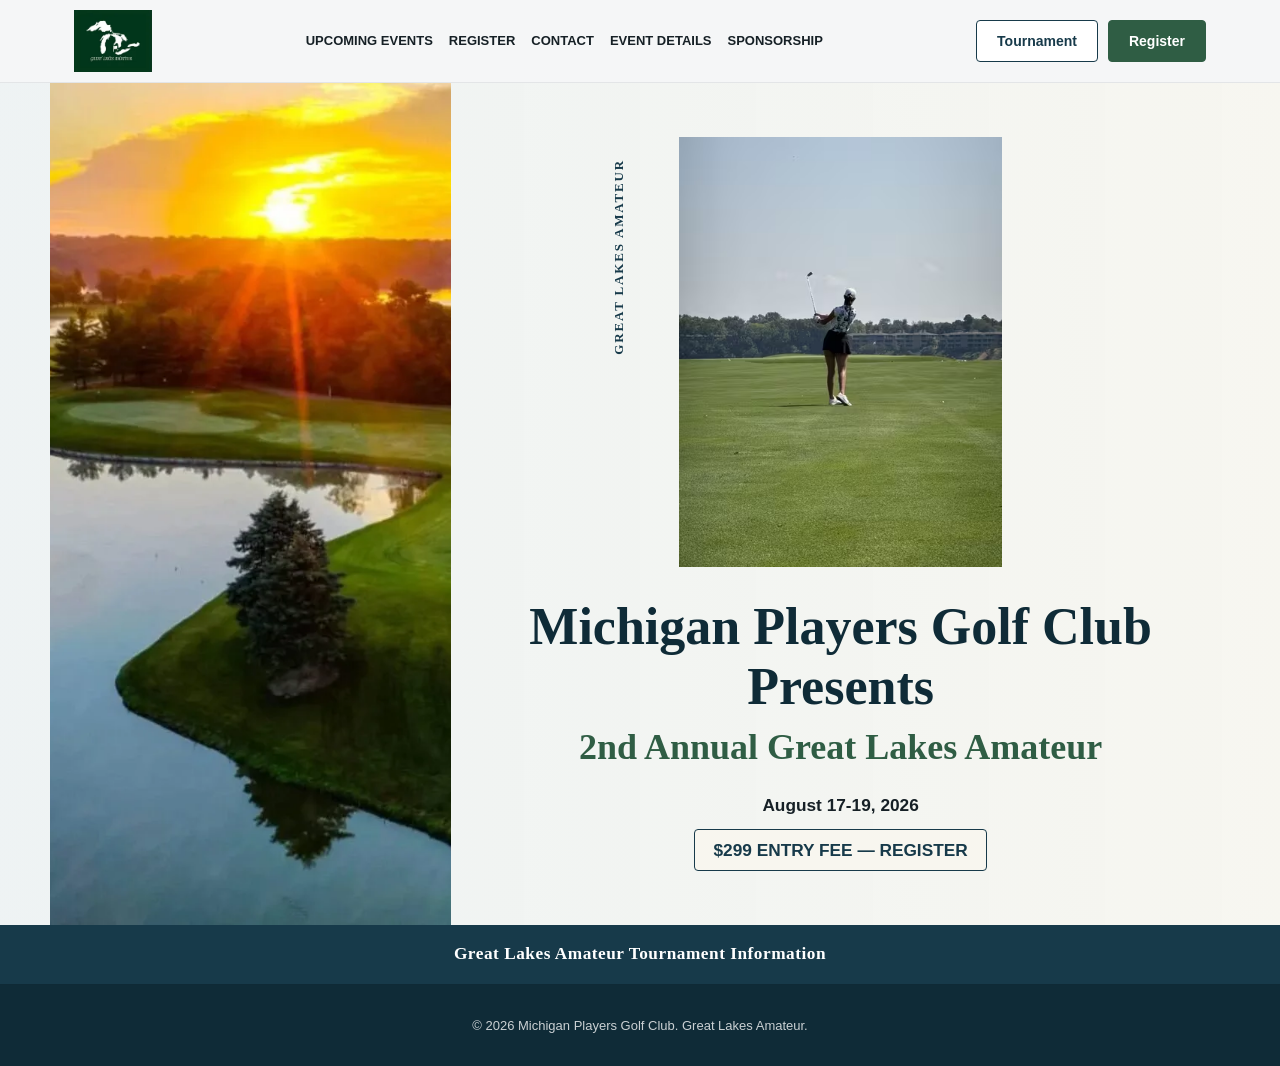
==== commit 29b49e58: "Readme update detailed. fix lighthouse reports" ====
--- a/index.html
+++ b/index.html
@@ -3,32 +3,215 @@
   <head>
     <meta charset="UTF-8">
     <meta name="viewport" content="width=device-width, initial-scale=1.0">
-    <title>Michigan Players Golf Club | Great Lakes Amateur</title>
+
+    <title>Great Lakes Amateur 2026 | Michigan Players Golf Club</title>
     <meta
       name="description"
-      content="Michigan Players Golf Club presents the 2nd Annual Great Lakes Amateur golf tournament, August 17-19, 2026."
-    >
+      content="The 2nd Annual Great Lakes Amateur, a 54-hole stroke play championship at Eagle Crest Golf Club in Ypsilanti, Michigan, August 17-19, 2026. $299 entry, 90-player field."
+    >
+    <link rel="canonical" href="https://www.michiganplayersgolfclub.com/">
+    <meta name="robots" content="index, follow, max-image-preview:large, max-snippet:-1">
+    <meta name="author" content="Michigan Players Golf Club">
+    <meta name="theme-color" content="#173a4a">
+
+    <meta property="og:type" content="website">
+    <meta property="og:site_name" content="Michigan Players Golf Club">
+    <meta property="og:locale" content="en_US">
+    <meta property="og:title" content="Great Lakes Amateur 2026 | Michigan Players Golf Club">
+    <meta
+      property="og:description"
+      content="The 2nd Annual Great Lakes Amateur, a 54-hole stroke play championship at Eagle Crest Golf Club in Ypsilanti, Michigan, August 17-19, 2026. $299 entry, 90-player field."
+    >
+    <meta property="og:url" content="https://www.michiganplayersgolfclub.com/">
+    <meta property="og:image" content="https://www.michiganplayersgolfclub.com/assets/images/og-image.jpg">
+    <meta property="og:image:width" content="1200">
+    <meta property="og:image:height" content="630">
+    <meta
+      property="og:image:alt"
+      content="Great Lakes Amateur, August 17-19, 2026, Eagle Crest Golf Club, Ypsilanti, Michigan"
+    >
+
+    <meta name="twitter:card" content="summary_large_image">
+    <meta name="twitter:site" content="@ryanyipgolf">
+    <meta name="twitter:creator" content="@ryanyipgolf">
+    <meta name="twitter:title" content="Great Lakes Amateur 2026 | Michigan Players Golf Club">
+    <meta
+      name="twitter:description"
+      content="54-hole stroke play at Eagle Crest Golf Club, Ypsilanti, Michigan. August 17-19, 2026. $299 entry, 90-player field."
+    >
+    <meta name="twitter:image" content="https://www.michiganplayersgolfclub.com/assets/images/og-image.jpg">
+
     <meta http-equiv="Cache-Control" content="no-store">
     <meta http-equiv="Pragma" content="no-cache">
     <meta http-equiv="Expires" content="0">
-    <link rel="preconnect" href="https://unpkg.com" crossorigin>
-    <link rel="preconnect" href="https://cdn.jsdelivr.net" crossorigin>
-    <link rel="preconnect" href="https://tile.openstreetmap.org" crossorigin>
-    <link rel="dns-prefetch" href="https://www.google.com">
-    <link rel="icon" href="assets/images/logo.jpg" type="image/jpeg">
-    <link rel="apple-touch-icon" href="assets/images/logo.jpg">
-    <link rel="stylesheet" href="css/styles.css">
+
+    <link rel="icon" href="assets/images/favicon.ico" sizes="32x32">
+    <link rel="icon" href="assets/images/favicon-180.png" type="image/png" sizes="180x180">
+    <link rel="apple-touch-icon" href="assets/images/favicon-180.png">
+
+    <link
+      rel="preload"
+      as="image"
+      href="assets/images/hero-430.avif"
+      type="image/avif"
+      imagesrcset="assets/images/hero-430.avif 430w, assets/images/hero.avif 860w"
+      imagesizes="(max-width: 768px) 322px, 430px"
+      fetchpriority="high"
+    >
+    <link rel="modulepreload" href="src/core/loader.js?v=2.0.2">
+    <link rel="modulepreload" href="src/core/site-config.js?v=2.0.2">
+    <link rel="stylesheet" href="css/styles.css?v=2.0.2">
+
+    <script type="application/ld+json">
+      {
+        "@context": "https://schema.org",
+        "@graph": [
+          {
+            "@type": "SportsOrganization",
+            "@id": "https://www.michiganplayersgolfclub.com/#organization",
+            "name": "Michigan Players Golf Club",
+            "url": "https://www.michiganplayersgolfclub.com/",
+            "logo": "https://www.michiganplayersgolfclub.com/assets/images/logo.jpg",
+            "sport": "Golf",
+            "sameAs": ["https://x.com/ryanyipgolf"],
+            "contactPoint": {
+              "@type": "ContactPoint",
+              "contactType": "Tournament Committee",
+              "name": "Ryan Yip",
+              "email": "yipper.rmy@gmail.com",
+              "telephone": "+1-330-990-7738",
+              "availableLanguage": "English"
+            }
+          },
+          {
+            "@type": "WebSite",
+            "@id": "https://www.michiganplayersgolfclub.com/#website",
+            "url": "https://www.michiganplayersgolfclub.com/",
+            "name": "Michigan Players Golf Club",
+            "inLanguage": "en-US",
+            "publisher": { "@id": "https://www.michiganplayersgolfclub.com/#organization" }
+          },
+          {
+            "@type": "GolfCourse",
+            "@id": "https://www.michiganplayersgolfclub.com/#venue",
+            "name": "Eagle Crest Golf Club",
+            "telephone": "+1-734-487-2441",
+            "address": {
+              "@type": "PostalAddress",
+              "streetAddress": "1201 S. Huron Street",
+              "addressLocality": "Ypsilanti",
+              "addressRegion": "MI",
+              "postalCode": "48197",
+              "addressCountry": "US"
+            },
+            "geo": {
+              "@type": "GeoCoordinates",
+              "latitude": 42.225,
+              "longitude": -83.61056
+            }
+          },
+          {
+            "@type": "SportsEvent",
+            "@id": "https://www.michiganplayersgolfclub.com/#great-lakes-amateur-2026",
+            "name": "2nd Annual Great Lakes Amateur",
+            "description": "A 54-hole stroke play amateur golf championship over three days at Eagle Crest Golf Club. Open to male amateurs with a USGA Handicap Index of 6.0 or lower and female amateurs with 10.0 or lower. Field limited to 90 players.",
+            "sport": "Golf",
+            "startDate": "2026-08-17T07:00:00-04:00",
+            "endDate": "2026-08-19T18:00:00-04:00",
+            "eventStatus": "https://schema.org/EventScheduled",
+            "eventAttendanceMode": "https://schema.org/OfflineEventAttendanceMode",
+            "image": "https://www.michiganplayersgolfclub.com/assets/images/og-image.jpg",
+            "url": "https://www.michiganplayersgolfclub.com/#/event-details",
+            "maximumAttendeeCapacity": 90,
+            "location": { "@id": "https://www.michiganplayersgolfclub.com/#venue" },
+            "organizer": { "@id": "https://www.michiganplayersgolfclub.com/#organization" },
+            "offers": {
+              "@type": "Offer",
+              "name": "Tournament Entry",
+              "description": "Entry fee includes tournament rounds, range balls, a player gift, and daily lunch.",
+              "price": "299",
+              "priceCurrency": "USD",
+              "availability": "https://schema.org/InStock",
+              "url": "https://www.michiganplayersgolfclub.com/#/register",
+              "validThrough": "2026-08-07T23:59:59-04:00"
+            }
+          }
+        ]
+      }
+    </script>
   </head>
   <body class="c-app">
+    <a class="c-skip-link" href="#app">Skip to main content</a>
     <header id="site-header" class="c-site-header"></header>
 
     <main id="app" class="c-app__main" tabindex="-1">
-      <div id="content-placeholder" class="c-app__content" aria-live="polite"></div>
+      <div id="content-placeholder" class="c-app__content" data-shell-route="/home" aria-live="polite">
+        <div id="page-content">
+          <section class="c-home-hero">
+            <div class="c-home-hero__grid">
+              <div class="c-home-hero__sidebar">
+                <picture>
+                  <source srcset="assets/images/sidebar.webp" type="image/webp">
+                  <img
+                    class="c-home-hero__sidebar-image"
+                    src="assets/images/sidebar.jpg"
+                    alt="Fairway and treeline at Eagle Crest Golf Club in Ypsilanti, Michigan"
+                    width="563"
+                    height="1000"
+                    loading="lazy"
+                    fetchpriority="low"
+                    decoding="async"
+                  >
+                </picture>
+              </div>
+
+              <div class="c-home-hero__content">
+                <div class="c-home-hero__media">
+                  <span class="c-home-hero__badge">Great Lakes Amateur</span>
+                  <picture>
+                    <source
+                      srcset="assets/images/hero-430.avif 430w, assets/images/hero.avif 860w"
+                      type="image/avif"
+                      sizes="(max-width: 768px) 322px, 430px"
+                    >
+                    <source
+                      srcset="assets/images/hero-430.webp 430w, assets/images/hero.webp 860w"
+                      type="image/webp"
+                      sizes="(max-width: 768px) 322px, 430px"
+                    >
+                    <img
+                      class="c-home-hero__image"
+                      src="assets/images/hero.jpeg"
+                      alt="Golfer hitting an approach shot during the Great Lakes Amateur at Eagle Crest Golf Club"
+                      width="1440"
+                      height="1920"
+                      fetchpriority="high"
+                      decoding="async"
+                    >
+                  </picture>
+                </div>
+
+                <p class="c-home-hero__title">Michigan Players Golf Club<br>Presents</p>
+                <h1 class="c-home-hero__subtitle">2nd Annual Great Lakes Amateur</h1>
+                <p class="c-home-hero__date">August 17-19, 2026</p>
+                <p class="c-home-hero__fee">
+                  <a class="c-home-hero__pay-link" href="#/register?fee=entryFee">
+                    <span class="c-home-hero__fee-badge">$299 Entry Fee — Register</span>
+                  </a>
+                </p>
+              </div>
+            </div>
+          </section>
+
+          <div class="c-event-strip">
+            <a class="c-event-strip__link" href="#/event-details">Great Lakes Amateur Tournament Information</a>
+          </div>
+        </div>
+      </div>
     </main>
 
     <footer id="site-footer" class="c-site-footer"></footer>
 
-    <script src="src/core/site-config.js"></script>
-    <script type="module" src="src/core/loader.js"></script>
+    <script type="module" src="src/core/loader.js?v=2.0.2"></script>
   </body>
 </html>
--- a/css/styles.css
+++ b/css/styles.css
@@ -45,6 +45,40 @@
   overflow-x: hidden;
 }
 
+.c-skip-link {
+  position: absolute;
+  top: 12px;
+  left: 12px;
+  z-index: calc(var(--header-index) + 1);
+  padding: 10px 16px;
+  border: 2px solid var(--color-gold);
+  border-radius: 4px;
+  color: var(--color-surface);
+  background: var(--color-lake-strong);
+  font-weight: 700;
+  text-decoration: none;
+  transform: translateY(calc(-100% - 16px));
+  transition: transform 160ms ease;
+}
+
+.c-skip-link:focus-visible {
+  transform: translateY(0);
+  outline: none;
+  box-shadow: 0 0 0 3px rgba(185, 144, 77, 0.35);
+}
+
+.u-visually-hidden {
+  position: absolute;
+  width: 1px;
+  height: 1px;
+  padding: 0;
+  margin: -1px;
+  overflow: hidden;
+  clip: rect(0, 0, 0, 0);
+  white-space: nowrap;
+  border: 0;
+}
+
 img {
   display: block;
   max-width: 100%;
@@ -1181,6 +1215,10 @@
   border-left-color: var(--color-gold);
 }
 
+.c-location-map__location--hotel {
+  border-left-color: var(--color-lake);
+}
+
 .c-location-map__location-label {
   margin: 0 0 6px;
   color: var(--color-gold);
@@ -1245,6 +1283,10 @@
   background: var(--color-gold);
 }
 
+.c-location-map__marker--hotel {
+  background: var(--color-lake);
+}
+
 .c-location-map__marker span {
   color: var(--color-surface);
   font-size: 13px;
@@ -1293,10 +1335,6 @@
 .c-contact-actions--inline {
   margin-top: 10px;
   justify-content: flex-start;
-}
-
-.c-contact-actions--centered {
-  margin-top: 16px;
 }
 
 .c-contact-actions__link,
@@ -1337,79 +1375,6 @@
 
 .c-inline-contact__summary {
   margin: 0;
-}
-
-.c-contact-form {
-  padding: 28px;
-  border: 1px solid var(--color-border);
-  background: var(--color-surface);
-  box-shadow: var(--shadow-soft);
-  text-align: left;
-}
-
-.c-contact-form__group {
-  margin-bottom: 20px;
-}
-
-.c-contact-form__label {
-  display: block;
-  margin-bottom: 6px;
-  color: var(--color-lake);
-  font-size: 14px;
-  font-weight: 700;
-}
-
-.c-contact-form__control {
-  width: 100%;
-  padding: 12px 14px;
-  border: 1px solid var(--color-border);
-  border-radius: 4px;
-  color: var(--color-ink);
-  background: var(--color-surface);
-  font-size: 16px;
-  transition: border-color 160ms ease, box-shadow 160ms ease;
-}
-
-.c-contact-form__control:focus {
-  outline: none;
-  border-color: var(--color-fairway);
-  box-shadow: 0 0 0 3px rgba(47, 93, 68, 0.12);
-}
-
-.c-contact-form__control--textarea {
-  min-height: 132px;
-  resize: vertical;
-}
-
-.c-contact-form__actions {
-  margin-top: 24px;
-  text-align: center;
-}
-
-.c-placeholder {
-  width: min(100%, 720px);
-  margin: 0 auto;
-  padding: 82px 24px;
-  text-align: center;
-}
-
-.c-placeholder__title {
-  margin: 0 0 12px;
-  color: var(--color-lake);
-  font-family: var(--font-heading);
-  font-size: 2.3rem;
-  font-weight: 650;
-  line-height: 1.18;
-}
-
-.c-placeholder__text {
-  margin: 0;
-  color: var(--color-muted);
-  font-size: 1.04rem;
-}
-
-.c-placeholder__action {
-  margin: 26px 0 0;
 }
 
 .c-activities {
@@ -1691,7 +1656,6 @@
   text-transform: uppercase;
 }
 
-.c-sponsor-carousel__heading,
 .c-sponsor-testimonials__heading {
   margin: 0 0 10px;
   color: var(--color-lake);
@@ -2075,13 +2039,8 @@
     margin-bottom: 36px;
   }
 
-  .c-placeholder__title {
-    font-size: 1.75rem;
-  }
-
   .c-content,
   .c-contact,
-  .c-placeholder,
   .c-activities,
   .c-sponsorship__details {
     padding-right: 18px;
@@ -2117,7 +2076,6 @@
 
   .c-event-meta,
   .c-location-map__header,
-  .c-contact-form,
   .c-contact__info {
     padding: 22px 18px;
   }
@@ -2248,7 +2206,6 @@
 
   .c-content,
   .c-contact,
-  .c-placeholder,
   .c-activities,
   .c-sponsorship__details,
   .c-event-details {
@@ -2266,7 +2223,6 @@
   .c-activity-highlights,
   .c-event-meta,
   .c-location-map__header,
-  .c-contact-form,
   .c-contact__info,
   .c-inline-contact {
     padding-right: 16px;
@@ -2316,7 +2272,7 @@
 
 .c-registration__steps {
   display: grid;
-  grid-template-columns: repeat(4, minmax(0, 1fr));
+  grid-template-columns: repeat(3, minmax(0, 1fr));
   gap: 10px;
   margin: 0 0 28px;
   padding: 0;
@@ -2382,6 +2338,10 @@
   gap: 18px;
 }
 
+.c-registration-form__group {
+  min-width: 0;
+}
+
 .c-registration-form__group--full {
   grid-column: 1 / -1;
 }
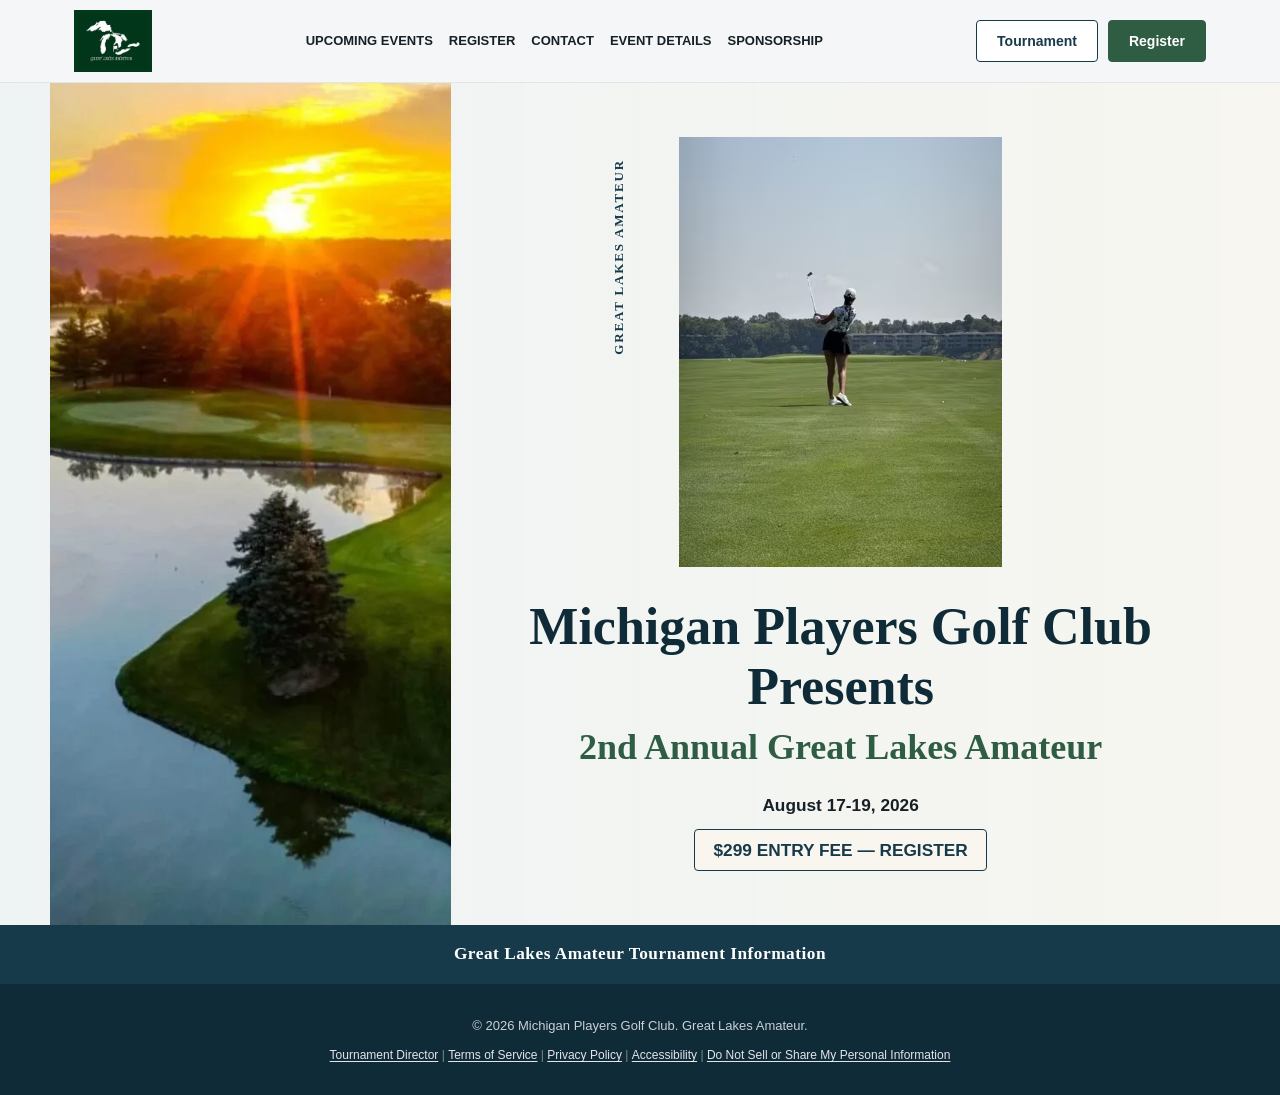
==== commit c3a189ee: "Add Golf Genius live scoring embed and point Tournament CTA to results. Embed the Golf Genius tourna" ====
--- a/index.html
+++ b/index.html
@@ -58,9 +58,9 @@
       imagesizes="(max-width: 768px) 322px, 430px"
       fetchpriority="high"
     >
-    <link rel="modulepreload" href="src/core/loader.js?v=2.0.2">
-    <link rel="modulepreload" href="src/core/site-config.js?v=2.0.2">
-    <link rel="stylesheet" href="css/styles.css?v=2.0.2">
+    <link rel="modulepreload" href="src/core/loader.js?v=2.0.3">
+    <link rel="modulepreload" href="src/core/site-config.js?v=2.0.3">
+    <link rel="stylesheet" href="css/styles.css?v=2.0.3">
 
     <script type="application/ld+json">
       {
@@ -212,6 +212,6 @@
 
     <footer id="site-footer" class="c-site-footer"></footer>
 
-    <script type="module" src="src/core/loader.js?v=2.0.2"></script>
+    <script type="module" src="src/core/loader.js?v=2.0.3"></script>
   </body>
 </html>
--- a/css/styles.css
+++ b/css/styles.css
@@ -592,6 +592,17 @@
   text-transform: uppercase;
 }
 
+.c-event-meta__fee-link {
+  display: inline-block;
+  color: inherit;
+  text-decoration: none;
+}
+
+.c-event-meta__fee-link:hover .c-event-meta__fee-badge {
+  background: var(--color-gold);
+  color: var(--color-lake-strong);
+}
+
 .c-event-meta__fee-detail {
   max-width: 560px;
 }
@@ -1103,6 +1114,74 @@
   line-height: 1;
 }
 
+.c-results-cta__note {
+  margin: 14px 0 0;
+  color: var(--color-muted);
+  font-size: 0.92rem;
+  line-height: 1.5;
+}
+
+.c-results-cta__note a {
+  color: var(--color-lake);
+  text-decoration: underline;
+  text-underline-offset: 0.15em;
+}
+
+.c-live-scoring {
+  width: min(100%, var(--max-width));
+  margin: 0 auto;
+  padding: 0 24px 72px;
+}
+
+.c-live-scoring__status {
+  padding: 24px;
+  border: 1px solid var(--color-border);
+  border-radius: 8px;
+  color: var(--color-muted);
+  background: var(--color-surface);
+  text-align: center;
+}
+
+.c-live-scoring__status a {
+  color: var(--color-lake);
+}
+
+.c-live-scoring__embed {
+  overflow: hidden;
+  border: 1px solid var(--color-border);
+  border-radius: 8px;
+  background: #fff;
+  box-shadow: var(--shadow-soft);
+}
+
+.c-live-scoring__frame {
+  display: block;
+  width: 100%;
+  min-height: min(78vh, 960px);
+  border: 0;
+  background: #fff;
+}
+
+.c-live-scoring__note {
+  margin: 14px 0 0;
+  color: var(--color-muted);
+  font-size: 0.92rem;
+  line-height: 1.5;
+  text-align: center;
+}
+
+.c-live-scoring__external {
+  margin: 18px 0 0;
+  text-align: center;
+}
+
+.c-live-scoring__external-link {
+  color: var(--color-lake);
+  font-weight: 650;
+  text-decoration: underline;
+  text-underline-offset: 0.15em;
+}
+
 .c-contact {
   width: min(100%, 760px);
   margin: 0 auto;
@@ -1855,6 +1934,151 @@
   font-size: 13px;
 }
 
+.c-site-footer__meta {
+  margin: 10px 0 0;
+  color: rgba(255, 255, 255, 0.62);
+  font-size: 12px;
+  line-height: 1.6;
+}
+
+.c-site-footer__separator {
+  color: rgba(255, 255, 255, 0.45);
+  white-space: nowrap;
+}
+
+.c-site-footer__link {
+  color: rgba(255, 255, 255, 0.88);
+  text-decoration: underline;
+  text-underline-offset: 0.15em;
+}
+
+.c-site-footer__legal-trigger {
+  border: 0;
+  background: none;
+  padding: 0;
+  font: inherit;
+  cursor: pointer;
+}
+
+.c-site-footer__link:hover,
+.c-site-footer__link:focus-visible,
+.c-site-footer__legal-trigger:hover,
+.c-site-footer__legal-trigger:focus-visible {
+  color: #fff;
+}
+
+.c-legal-dialog {
+  width: min(92vw, 640px);
+  max-height: min(88vh, 720px);
+  margin: auto;
+  padding: 0;
+  border: 0;
+  background: transparent;
+}
+
+.c-legal-dialog::backdrop {
+  background: rgba(15, 43, 55, 0.72);
+}
+
+.c-legal-dialog__panel {
+  display: flex;
+  flex-direction: column;
+  max-height: min(88vh, 720px);
+  border-radius: 8px;
+  background: var(--color-surface);
+  box-shadow: var(--shadow-soft);
+  overflow: hidden;
+}
+
+.c-legal-dialog__header {
+  display: flex;
+  align-items: center;
+  justify-content: space-between;
+  gap: 16px;
+  padding: 18px 20px;
+  border-bottom: 1px solid var(--color-border);
+  background: var(--color-panel);
+}
+
+.c-legal-dialog__title {
+  margin: 0;
+  color: var(--color-lake);
+  font-family: var(--font-heading);
+  font-size: 1.35rem;
+}
+
+.c-legal-dialog__close {
+  border: 0;
+  background: none;
+  color: var(--color-muted);
+  font-size: 1.8rem;
+  line-height: 1;
+  cursor: pointer;
+}
+
+.c-legal-dialog__body {
+  padding: 20px;
+  overflow: auto;
+}
+
+.c-legal-dialog__intro {
+  margin: 0 0 18px;
+  color: var(--color-ink);
+  line-height: 1.6;
+  font-weight: 600;
+}
+
+.c-legal-dialog__section + .c-legal-dialog__section {
+  margin-top: 18px;
+  padding-top: 18px;
+  border-top: 1px solid var(--color-border);
+}
+
+.c-legal-dialog__section-title {
+  margin: 0 0 8px;
+  color: var(--color-lake);
+  font-size: 1rem;
+}
+
+.c-legal-dialog__section-body,
+.c-legal-dialog__note {
+  margin: 0;
+  color: var(--color-muted);
+  line-height: 1.6;
+}
+
+.c-legal-dialog__section--disclaimer .c-legal-dialog__section-body {
+  color: var(--color-ink);
+  font-size: 0.94rem;
+}
+
+.c-legal-dialog__note {
+  margin-top: 18px;
+  font-size: 0.92rem;
+}
+
+.c-legal-dialog__links {
+  margin: 0;
+  padding-left: 1.2em;
+  color: var(--color-muted);
+  line-height: 1.6;
+}
+
+.c-legal-dialog__links li + li {
+  margin-top: 0.45em;
+}
+
+.c-legal-dialog__link {
+  color: var(--color-lake);
+  text-decoration: underline;
+  text-underline-offset: 0.15em;
+}
+
+.c-legal-dialog__link:hover,
+.c-legal-dialog__link:focus-visible {
+  color: var(--color-lake-strong);
+}
+
 .u-legacy-page {
   display: grid;
   min-height: 100vh;
@@ -2302,9 +2526,26 @@
 
 .c-registration__intro,
 .c-registration__note,
-.c-registration__summary {
+.c-registration__summary,
+.c-registration__legal {
   margin: 0 0 22px;
   color: var(--color-muted);
+}
+
+.c-registration__legal {
+  font-size: 0.92rem;
+  line-height: 1.55;
+}
+
+.c-registration__legal .c-site-footer__legal-trigger {
+  color: var(--color-link);
+  text-decoration: underline;
+  text-underline-offset: 0.15em;
+}
+
+.c-registration__legal .c-site-footer__legal-trigger:hover,
+.c-registration__legal .c-site-footer__legal-trigger:focus-visible {
+  color: var(--color-link-hover, var(--color-link));
 }
 
 .c-registration__errors-host:not([hidden]) {
@@ -2383,6 +2624,82 @@
   resize: vertical;
 }
 
+.c-registration-form__control--fee-add {
+  display: block;
+  width: 100%;
+  max-width: 100%;
+  min-height: 48px;
+  font-size: 16px;
+  line-height: 1.4;
+  appearance: auto;
+  -webkit-appearance: menulist;
+  -moz-appearance: menulist;
+}
+
+.c-registration-form__fee-selected {
+  display: flex;
+  flex-wrap: wrap;
+  gap: 8px;
+  margin: 10px 0 0;
+  padding: 0;
+  list-style: none;
+}
+
+.c-registration-form__fee-chip {
+  display: inline-flex;
+  align-items: center;
+  gap: 8px;
+  padding: 6px 10px;
+  border: 1px solid var(--color-border);
+  border-radius: 999px;
+  background: rgba(47, 93, 68, 0.08);
+  color: var(--color-ink);
+  font-size: 0.92rem;
+}
+
+.c-registration-form__fee-chip-label {
+  line-height: 1.35;
+}
+
+.c-registration-form__fee-chip-remove {
+  border: 0;
+  background: none;
+  color: var(--color-muted);
+  font-size: 1.2rem;
+  line-height: 1;
+  cursor: pointer;
+}
+
+.c-registration-form__fee-chip-remove:hover,
+.c-registration-form__fee-chip-remove:focus-visible {
+  color: var(--color-lake);
+}
+
+.c-registration-form__fee-total {
+  margin: 10px 0 0;
+  color: var(--color-lake);
+  font-size: 1rem;
+  font-weight: 800;
+}
+
+.c-registration-invoice__line-items {
+  margin: 0 0 16px;
+  padding: 0;
+  list-style: none;
+}
+
+.c-registration-invoice__line-items li {
+  display: flex;
+  justify-content: space-between;
+  gap: 16px;
+  padding: 10px 0;
+  border-bottom: 1px solid var(--color-border);
+}
+
+.c-registration-invoice__line-items li:last-child {
+  border-bottom: 0;
+}
+
 .c-registration-form__actions,
 .c-registration__actions {
   display: flex;
@@ -2438,6 +2755,10 @@
   font-size: 1.8rem;
   font-weight: 800;
   color: var(--color-fairway);
+}
+
+.c-registration-invoice__venmo-note strong {
+  word-break: break-word;
 }
 
 .c-registration-invoice__list {
